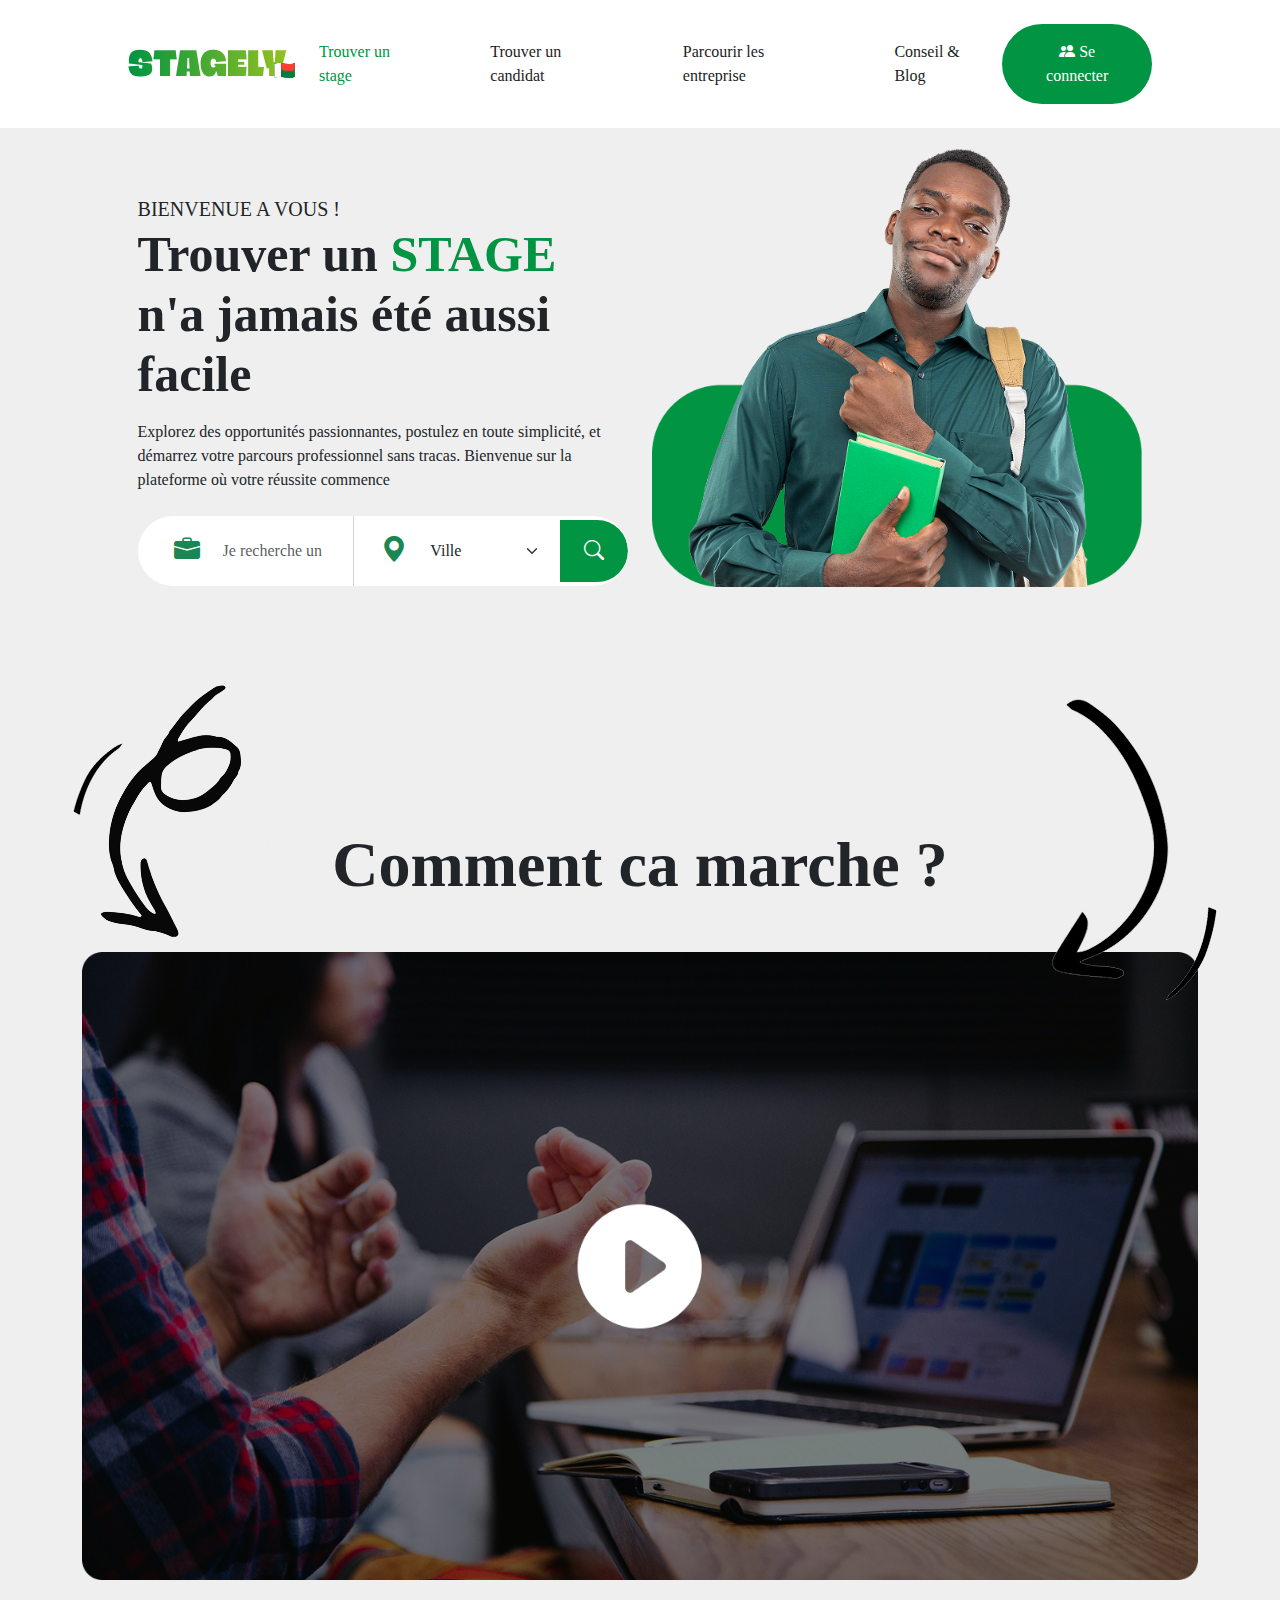
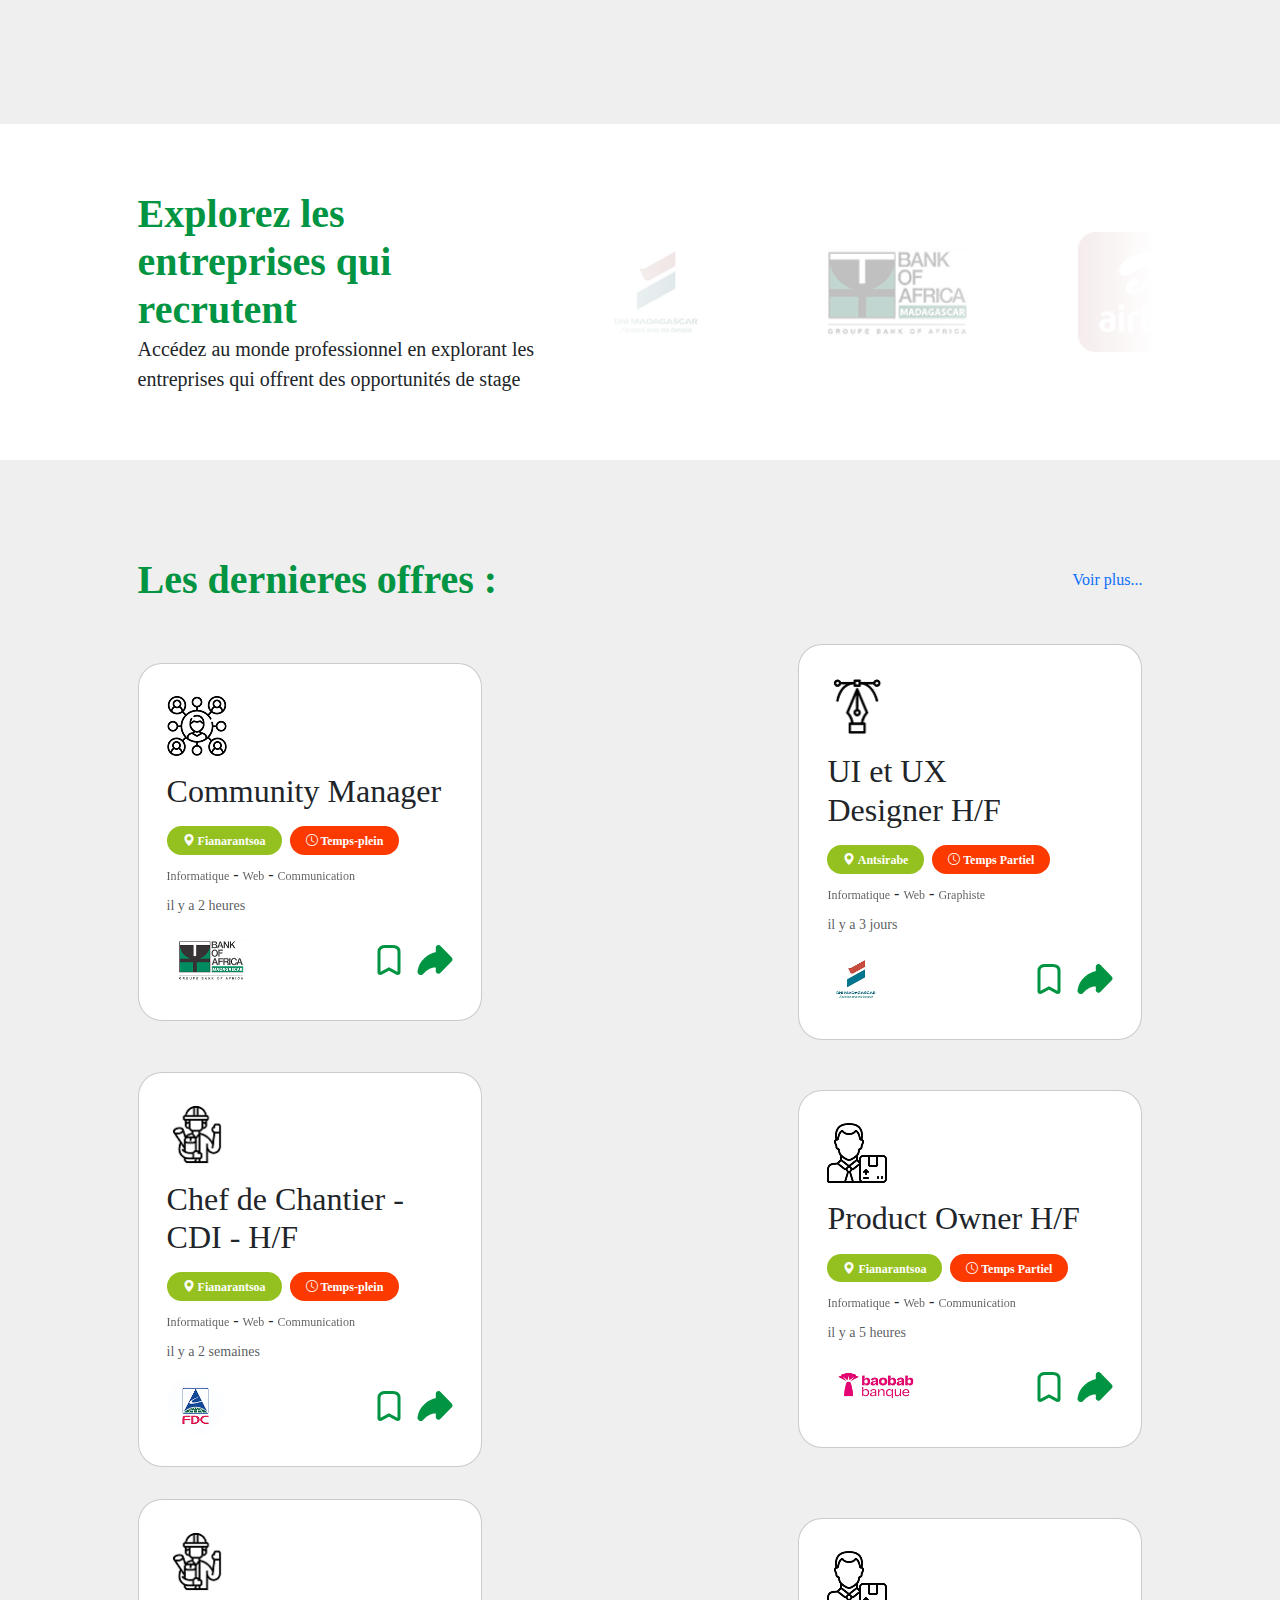
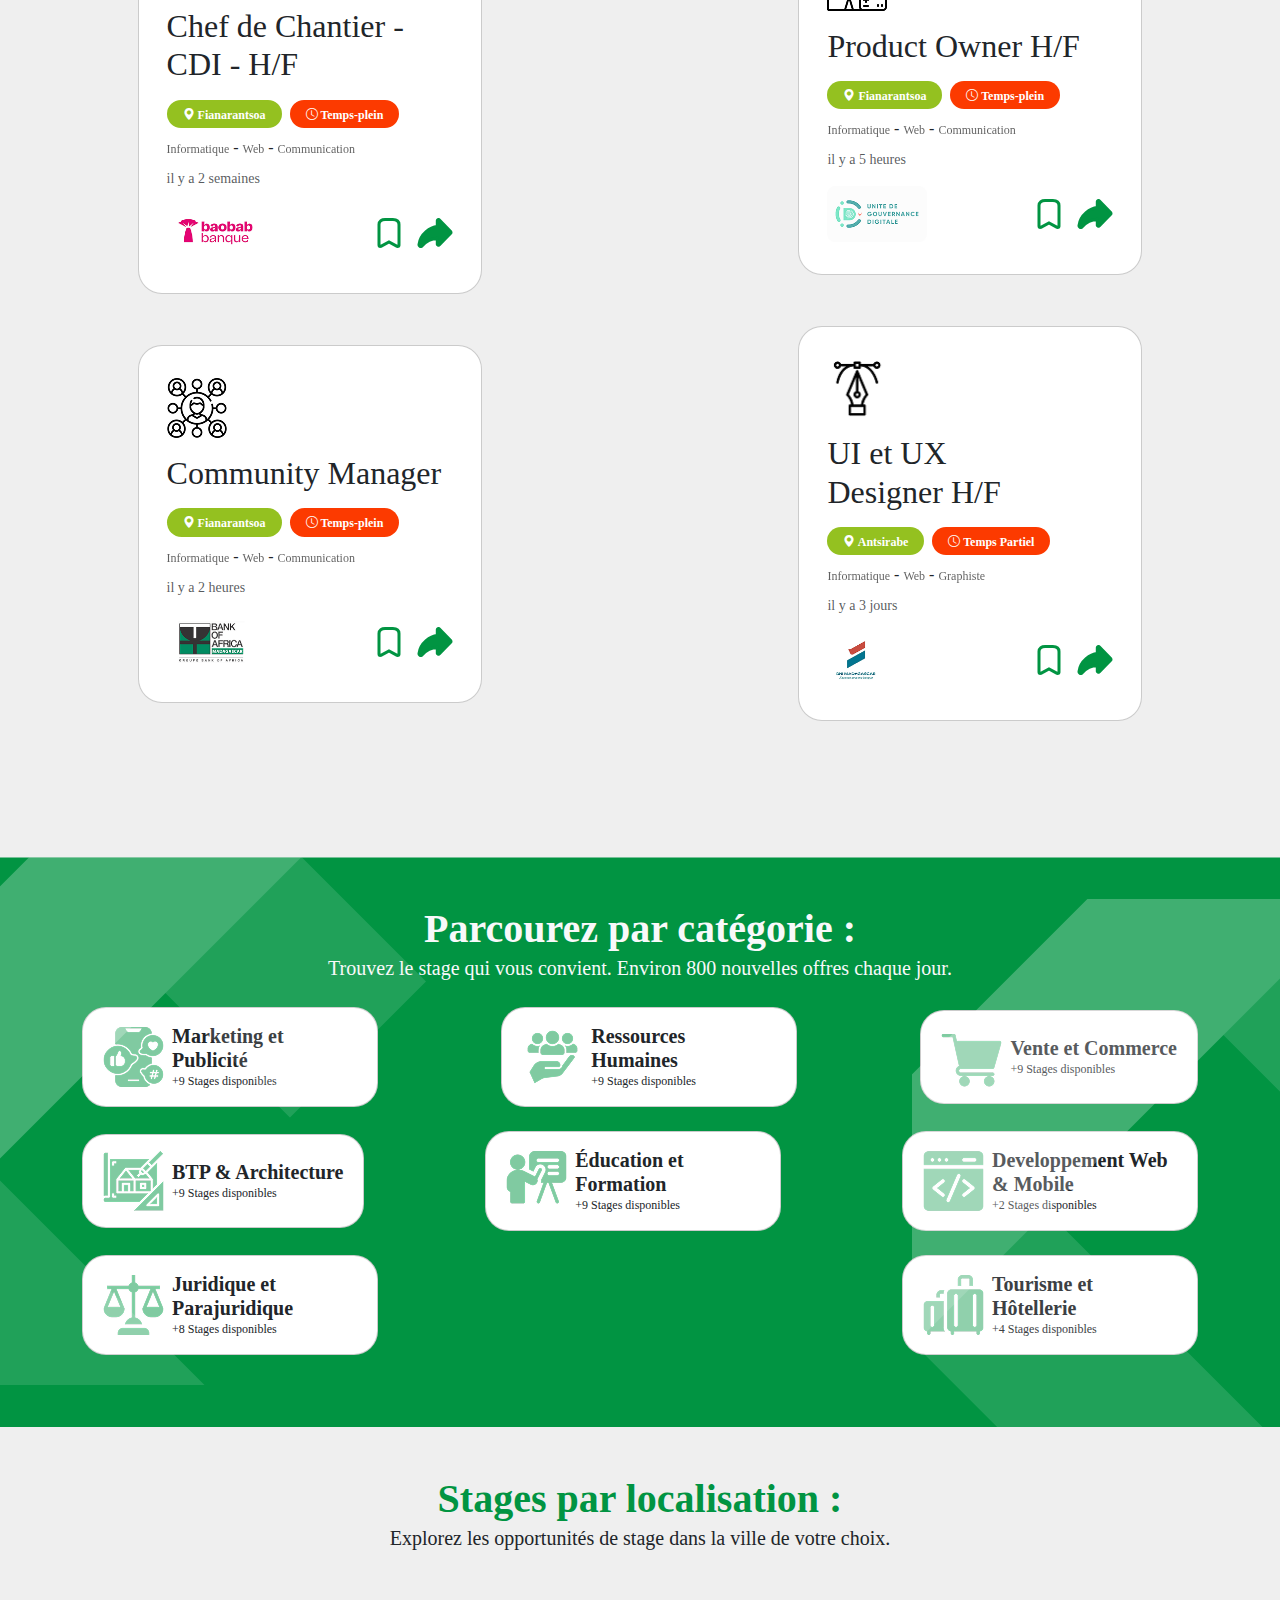
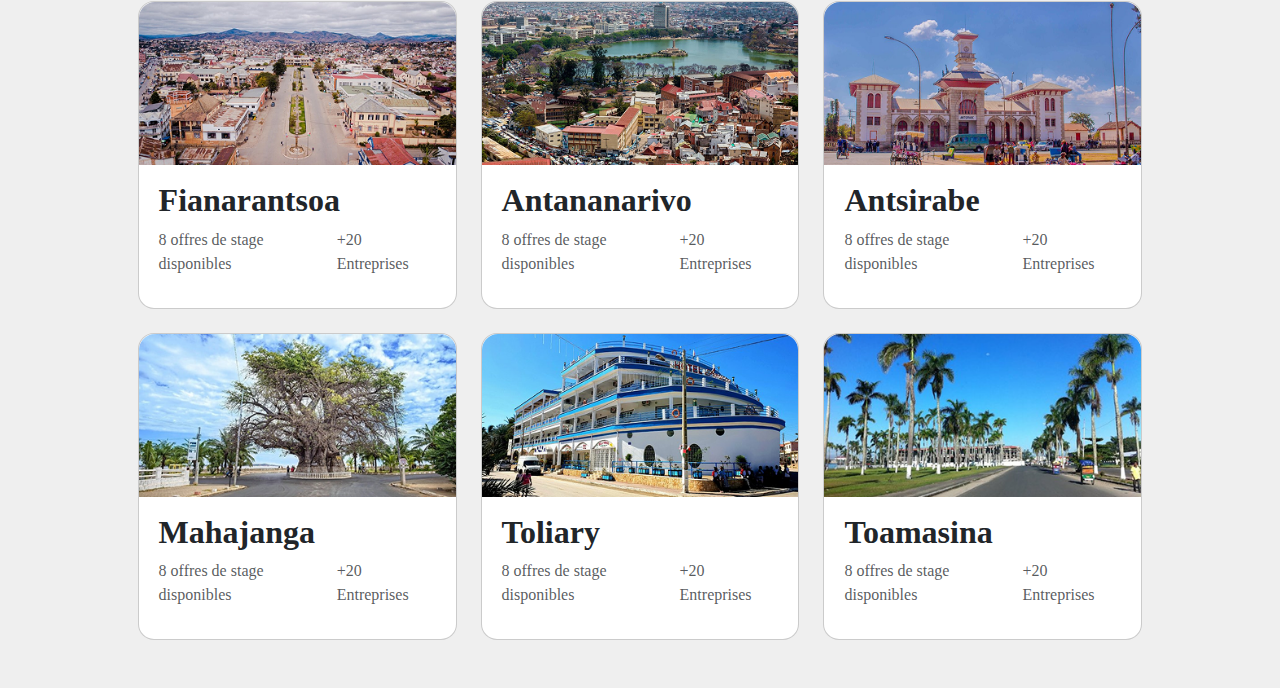
==== index.html @ 8f85186f "first commit" ====
<!DOCTYPE html>
<html lang="en">
<head>
    <meta charset="UTF-8">
    <meta name="viewport" content="width=device-width, initial-scale=1.0">
    <title>Stagely MG - Accueil</title>
    <link rel="stylesheet" href="css/bootstrap.min.css">
    <link rel="stylesheet" href="font/bootstrap-icons.min.css">
    <link rel="stylesheet" href="style.css">
    <link rel="icon" type="image/svg+xml" href="assets/navicon.svg">
</head>
<body>

    <!-- Barre de Navigation -->

    <nav class="navbar navbar-expand-lg navbar-custom fixed-top" style="background-color: white;">
        <div class="container-fluid"  style="padding: 16px 10%;">

            <!-- Logo -->

            <a class="navbar-brand" href="#">
                <img src="assets/stagelylogo.png" height="32px" width="auto">
            </a>

            <!-- Menu Responsive -->

            <button class="navbar-toggler" type="button" data-bs-toggle="offcanvas" data-bs-target="#offcanvasNavbar" aria-controls="offcanvasNavbar" aria-label="Toggle navigation">
                <span class="navbar-toggler-icon"></span>
            </button>

            <!-- Contenu de la barre de navigation -->

            <div class="offcanvas offcanvas-end" tabindex="-1" id="offcanvasNavbar" aria-labelledby="offcanvasNavbarLabel">
                <div class="offcanvas-header">
                    <button type="button" class="btn-close" data-bs-dismiss="offcanvas" aria-label="Close"></button>
                </div>
                <div class="offcanvas-body">
                    <ul class="navbar-nav justify-content-center flex-grow-1 gap-5">
                        <li class="nav-item">
                            <a class="nav-link active" aria-current="page" href="#" style="position: relative;">
                                Trouver un stage
                                <span class="border-hover"></span>
                            </a>
                        </li>
                        <li class="nav-item">
                            <a class="nav-link" aria-current="page" href="#" style="position: relative;">
                                Trouver un candidat
                                <span class="border-hover"></span>
                            </a>
                        </li>
                        <li class="nav-item">
                            <a class="nav-link" aria-current="page" href="#" style="position: relative;">
                                Parcourir les entreprise
                                <span class="border-hover"></span>
                            </a>
                        </li>
                        <li class="nav-item">
                            <a class="nav-link" aria-current="page" href="#" style="position: relative;">
                                Conseil & Blog
                                <span class="border-hover"></span>
                            </a>
                        </li>

                    </ul>
                </div>
            </div>
            
            <div class="navbar-nav justify-content-center align-items-center d-none d-lg-flex">
                <button type="button" class="btn btn-primary btn-lg rounded-pill px-4 py-3 fs-6"><i class="bi bi-people-fill"></i> Se connecter</button>
            </div>
        </div>
    </nav>

        <!-- Debut Contenu du hero -->
        <div class="container-fluid my-5 pt-5" >
            <div class="container-fluid m-auto align-items-center justify-content-center my-5" style="padding: 0 10%;">
                <div class="row flex-lg-row-reverse align-items-center justify-content-center">
    
                    <div class="col-lg-6 text-lg-end text-start position-relative ">
                        <img src="assets/heroimg.png" alt="" class="img-fluid mb-5" >
                    </div>
    
                    <div class="col-lg-6 align-items-center">
                        <div class="lead hidden2" style="text-transform: uppercase;">
                            Bienvenue a vous !
                        </div>
                        <div class="display-2 fw-bold hidden2">
                            Trouver un <span style="color: #019442;">STAGE</span> <br> <span>n'a jamais été aussi facile</span>
                        </div>
                        <div class="lead mt-3 hidden2" style="font-size: 16px;">
                            Explorez des opportunités passionnantes, postulez en toute simplicité, et démarrez votre parcours professionnel sans tracas. Bienvenue sur la plateforme où votre réussite commence
                        </div>
                        
                        <!-- Formulaire de Recherche -->

                        <div class="search-form-container mt-4 rounded-pill overflow-hidden bg-white">
                            <form class="d-flex align-items-center">
                                <div class="d-flex align-items-center flex-grow-1 align-content-center">
                                    <!-- Champ de recherche type de stage -->
                                    <div class="input-group border-0 p-2 ps-4 pe-3">
                                        <span class="input-group-text bg-transparent border-0">
                                            <i class="bi bi-briefcase-fill text-success"></i>
                                        </span>
                                        <input type="text" class="form-control border-0" placeholder="Je recherche un stage de/en">
                                    </div>
                                    
                                    <!-- Séparateur vertical -->
                                    <div class="vr" style="height: 70px;"></div>
                                    
                                    <!-- Champ de recherche localisation -->
                                    <div class="input-group border-0 p-2 ps-3 pe-2">
                                        <span class="input-group-text bg-transparent border-0">
                                            <i class="bi bi-geo-alt-fill text-success"></i>
                                        </span>
                                        <select class="form-select border-0" aria-label="Default select example">
                                            <option value="" selected>Ville</option>
                                            <option value="1">Antsirabe</option>
                                            <option value="2">Fianarantsoa</option>
                                            <option value="3">Antananarivo</option>
                                            <option value="4">Toliara</option>
                                            <option value="5">Mahajanga</option>
                                            <option value="6">Antsiranana</option>
                                        </select>
                                    </div>
                                </div>
                                
                                <!-- Bouton de recherche -->
                                <button class="btn btn-success btn-lg rounded-end-pill px-4 py-3" type="submit">
                                    <i class="bi bi-search"></i>
                                </button>
                            </form>
                        </div>

                    </div>
                    
    
                </div>
            </div>
        </div>
        <!-- Fin Contenu du hero -->

        <!-- Video -->
            <div class="container-fluid py-5 position-relative">

                <div class="container py-5">

                    <div class="display-3 fw-bold text-center py-5">
                        Comment ca marche ?
                    </div>

                    <img src="assets/video.png" alt="Comment ca marche avec Stagely" class="img-fluid">
                </div>

                <img src="assets/arrow1.png" alt="Fleche" class="arrow position-absolute top-0 end-0 me-5 img-fluid">
                <img src="assets/arrow2.png" alt="Fleche" class="arrow position-absolute top-0 start-0 ms-5 img-fluid">

            </div>
        <!-- Fin du Video -->

        <!-- Entreprises -->

        <div class="container-fluid my-5 py-5" style="background-color: white;">
            <div class="container-fluid m-auto" style="padding: 0 10%;">
                <div class="row flex-lg-row align-items-center justify-content-center">
                    <div class="col-lg-5">
                        <div class="display-6 fw-bold">Explorez les entreprises qui recrutent</div>
                        <div class="lead">Accédez au monde professionnel en explorant les entreprises qui offrent des opportunités de stage</div>
                    </div>
                            
                    <div class="col-lg-7 logos">
                        <div class="logos-slide">
                          <img src="assets/bni.png" alt="Logo de BNI Madagascar"/>
                          <img src="assets/boa.png" alt="Logo de BOA ou Bank of Africa"/>
                          <img src="assets/airtel.png" alt="Logo d'Airtel Madagascar"/>
                          <img src="assets/baobab.png" alt="Logo de Baobab Banque"/>
                          <img src="assets/fdc.png" alt="Logo de FDC"/>
                          <img src="assets/ugd.png" alt="Logo de Unite de Gouvernance Digitale de Madagascar"/>
                        </div>
                    </div>
                  
                    <script>
                        var copy = document.querySelector(".logos-slide").cloneNode(true);
                        document.querySelector(".logos").appendChild(copy);
                    </script>

                </div>
            </div>
        </div>   
            
        <!-- Fin section Entreprise -->

        <!-- Section Offres -->
        <div class="container-fluid my-5 py-5">
            <div class="container-fluid m-auto" style="padding: 0 10%;">
                <!-- Section title -->
                <div class="row flex-lg-row align-items-center justify-content-center">
                    <div class="col-lg-6 display-6 fw-bold">
                        Les dernieres offres :
                    </div>
                    <div class="col-lg-6 text-end">
                        <a href="" class="text-decoration-none">Voir plus...</a>
                    </div>
                </div>
        
                <div class="row row-cols-auto py-4 flex-row justify-content-center justify-content-lg-between align-items-center">
        
                    <!-- Community Manager Card -->
                    <div class="col my-3" style="width: 23rem;">
                        <div class="card h-100 border-0 position-relative">
                            <div class="card-body">
                                <div class="mb-3">
                                    <img src="assets/communitymanagerico.png" alt="Icone Community Manager" class="img-fluid" style="width: 60px;">
                                </div>
                                <h5 class="card-title mb-3">Community Manager</h5>
                                <div class="d-flex justify-content-start gap-2 mb-2">
                                    <span class="badge rounded-pill px-3 locationbadge">
                                        <i class="bi bi-geo-alt-fill"></i> Fianarantsoa
                                    </span>
                                    <span class="badge rounded-pill text-bg-danger px-3">
                                        <i class="bi bi-clock"></i> Temps-plein
                                    </span>
                                </div>
                                <p class="card-text mb-2">
                                    <a href="#" class="text-decoration-none category">Informatique</a> -
                                    <a href="#" class="text-decoration-none category">Web</a> -
                                    <a href="#" class="text-decoration-none category">Communication</a>
                                </p>
                                <p class="card-text text-muted small">il y a 2 heures</p>
                                <div class="d-flex justify-content-between align-items-center mt-3">
                                    <img src="assets/boa.png" alt="Company" height="56px">
                                    <div class="d-flex gap-3 align-items-center justify-content-center">
                                        <img src="assets/save.svg" alt="Enregistrer l'offre" class="classbtn">
                                        <img src="assets/share.svg" alt="Partager l'offre" class="classbtn">
                                    </div>
                                </div>
                            </div>
                        </div>
                    </div>
        
                    <!-- UI & UX Designer Card -->
                    <div class="col my-3" style="width: 23rem;">
                        <div class="card h-100 border-0 position-relative">
                            <div class="card-body">
                                <div class="mb-3">
                                    <img src="assets/uxui.png" alt="Icone UI & UX Designer" class="img-fluid" style="width: 60px;">
                                </div>
                                <h5 class="card-title mb-3">UI et UX <br> Designer H/F</h5>
                                <div class="d-flex justify-content-start gap-2 mb-2">
                                    <span class="badge rounded-pill px-3 locationbadge">
                                        <i class="bi bi-geo-alt-fill"></i> Antsirabe
                                    </span>
                                    <span class="badge rounded-pill text-bg-danger px-3">
                                        <i class="bi bi-clock"></i> Temps Partiel
                                    </span>
                                </div>
                                <p class="card-text mb-2">
                                    <a href="#" class="text-decoration-none category">Informatique</a> -
                                    <a href="#" class="text-decoration-none category">Web</a> -
                                    <a href="#" class="text-decoration-none category">Graphiste</a>
                                </p>
                                <p class="card-text text-muted small">il y a 3 jours</p>
                                <div class="d-flex justify-content-between align-items-center mt-3">
                                    <img src="assets/bni.png" alt="Company" height="56px">
                                    <div class="d-flex gap-3 align-items-center justify-content-center">
                                        <img src="assets/save.svg" alt="Enregistrer l'offre" class="classbtn">
                                        <img src="assets/share.svg" alt="Partager l'offre" class="classbtn">
                                    </div>
                                </div>
                            </div>
                        </div>
                    </div>            
        
                    <!-- Chef de Chantier Card -->
                    <div class="col my-3" style="width: 23rem;">
                        <div class="card h-100 border-0 position-relative">
                            <div class="card-body">
                                <div class="mb-3">
                                    <img src="assets/chefdechantier.png" alt="Icone Chef de Chantier" class="img-fluid" style="width: 60px;">
                                </div>
                                <h5 class="card-title mb-3">Chef de Chantier - CDI - H/F</h5>
                                <div class="d-flex justify-content-start gap-2 mb-2">
                                    <span class="badge rounded-pill px-3 locationbadge">
                                        <i class="bi bi-geo-alt-fill"></i> Fianarantsoa
                                    </span>
                                    <span class="badge rounded-pill text-bg-danger px-3">
                                        <i class="bi bi-clock"></i> Temps-plein
                                    </span>
                                </div>
                                <p class="card-text mb-2">
                                    <a href="#" class="text-decoration-none category">Informatique</a> -
                                    <a href="#" class="text-decoration-none category">Web</a> -
                                    <a href="#" class="text-decoration-none category">Communication</a>
                                </p>
                                <p class="card-text text-muted small">il y a 2 semaines</p>
                                <div class="d-flex justify-content-between align-items-center mt-3">
                                    <img src="assets/fdc.png" alt="Company" height="56px">
                                    <div class="d-flex gap-3 align-items-center justify-content-center">
                                        <img src="assets/save.svg" alt="Enregistrer l'offre" class="classbtn">
                                        <img src="assets/share.svg" alt="Partager l'offre" class="classbtn">
                                    </div>
                                </div>
                            </div>
                        </div>
                    </div>
        
                    <!-- Product Owner Card -->
                    <div class="col my-3" style="width: 23rem;">
                        <div class="card h-100 border-0 position-relative">
                            <div class="card-body">
                                <div class="mb-3">
                                    <img src="assets/product.png" alt="Icone Product Owner" class="img-fluid" style="width: 60px;">
                                </div>
                                <h5 class="card-title mb-3">Product Owner H/F</h5>
                                <div class="d-flex justify-content-start gap-2 mb-2">
                                    <span class="badge rounded-pill px-3 locationbadge">
                                        <i class="bi bi-geo-alt-fill"></i> Fianarantsoa
                                    </span>
                                    <span class="badge rounded-pill text-bg-danger px-3">
                                        <i class="bi bi-clock"></i> Temps Partiel
                                    </span>
                                </div>
                                <p class="card-text mb-2">
                                    <a href="#" class="text-decoration-none category">Informatique</a> -
                                    <a href="#" class="text-decoration-none category">Web</a> -
                                    <a href="#" class="text-decoration-none category">Communication</a>
                                </p>
                                <p class="card-text text-muted small">il y a 5 heures</p>
                                <div class="d-flex justify-content-between align-items-center mt-3">
                                    <img src="assets/baobab.png" alt="Company" height="56px">
                                    <div class="d-flex gap-3 align-items-center justify-content-center">
                                        <img src="assets/save.svg" alt="Enregistrer l'offre" class="classbtn">
                                        <img src="assets/share.svg" alt="Partager l'offre" class="classbtn">
                                    </div>
                                </div>
                            </div>
                        </div>
                    </div>            
        
                    <!-- Chef de Chantier Card -->
                    <div class="col my-3" style="width: 23rem;">
                        <div class="card h-100 border-0 position-relative">
                            <div class="card-body">
                                <div class="mb-3">
                                    <img src="assets/chefdechantier.png" alt="Icone Chef de Chantier" class="img-fluid" style="width: 60px;">
                                </div>
                                <h5 class="card-title mb-3">Chef de Chantier - CDI - H/F</h5>
                                <div class="d-flex justify-content-start gap-2 mb-2">
                                    <span class="badge rounded-pill px-3 locationbadge">
                                        <i class="bi bi-geo-alt-fill"></i> Fianarantsoa
                                    </span>
                                    <span class="badge rounded-pill text-bg-danger px-3">
                                        <i class="bi bi-clock"></i> Temps-plein
                                    </span>
                                </div>
                                <p class="card-text mb-2">
                                    <a href="#" class="text-decoration-none category">Informatique</a> -
                                    <a href="#" class="text-decoration-none category">Web</a> -
                                    <a href="#" class="text-decoration-none category">Communication</a>
                                </p>
                                <p class="card-text text-muted small">il y a 2 semaines</p>
                                <div class="d-flex justify-content-between align-items-center mt-3">
                                    <img src="assets/baobab.png" alt="Company" height="56px">
                                    <div class="d-flex gap-3 align-items-center justify-content-center">
                                        <img src="assets/save.svg" alt="Enregistrer l'offre" class="classbtn">
                                        <img src="assets/share.svg" alt="Partager l'offre" class="classbtn">
                                    </div>
                                </div>
                            </div>
                        </div>
                    </div>
        
                    <!-- Product Owner Card -->
                    <div class="col my-3" style="width: 23rem;">
                        <div class="card h-100 border-0 position-relative">
                            <div class="card-body">
                                <div class="mb-3">
                                    <img src="assets/product.png" alt="Icone Product Owner" class="img-fluid" style="width: 60px;">
                                </div>
                                <h5 class="card-title mb-3">Product Owner H/F</h5>
                                <div class="d-flex justify-content-start gap-2 mb-2">
                                    <span class="badge rounded-pill px-3 locationbadge">
                                        <i class="bi bi-geo-alt-fill"></i> Fianarantsoa
                                    </span>
                                    <span class="badge rounded-pill text-bg-danger px-3">
                                        <i class="bi bi-clock"></i> Temps-plein
                                    </span>
                                </div>
                                <p class="card-text mb-2">
                                    <a href="#" class="text-decoration-none category">Informatique</a> -
                                    <a href="#" class="text-decoration-none category">Web</a> -
                                    <a href="#" class="text-decoration-none category">Communication</a>
                                </p>
                                <p class="card-text text-muted small">il y a 5 heures</p>
                                <div class="d-flex justify-content-between align-items-center mt-3">
                                    <img src="assets/ugd.png" alt="Company" height="56px">
                                    <div class="d-flex gap-3 align-items-center justify-content-center">
                                        <img src="assets/save.svg" alt="Enregistrer l'offre" class="classbtn">
                                        <img src="assets/share.svg" alt="Partager l'offre" class="classbtn">
                                    </div>
                                </div>
                            </div>
                        </div>
                    </div>
        
                    <!-- Community Manager Card -->
                    <div class="col my-3" style="width: 23rem;">
                        <div class="card h-100 border-0 position-relative">
                            <div class="card-body">
                                <div class="mb-3">
                                    <img src="assets/communitymanagerico.png" alt="Icone Community Manager" class="img-fluid" style="width: 60px;">
                                </div>
                                <h5 class="card-title mb-3">Community Manager</h5>
                                <div class="d-flex justify-content-start gap-2 mb-2">
                                    <span class="badge rounded-pill px-3 locationbadge">
                                        <i class="bi bi-geo-alt-fill"></i> Fianarantsoa
                                    </span>
                                    <span class="badge rounded-pill text-bg-danger px-3">
                                        <i class="bi bi-clock"></i> Temps-plein
                                    </span>
                                </div>
                                <p class="card-text mb-2">
                                    <a href="#" class="text-decoration-none category">Informatique</a> -
                                    <a href="#" class="text-decoration-none category">Web</a> -
                                    <a href="#" class="text-decoration-none category">Communication</a>
                                </p>
                                <p class="card-text text-muted small">il y a 2 heures</p>
                                <div class="d-flex justify-content-between align-items-center mt-3">
                                    <img src="assets/boa.png" alt="Company" height="56px">
                                    <div class="d-flex gap-3 align-items-center justify-content-center">
                                        <img src="assets/save.svg" alt="Enregistrer l'offre" class="classbtn">
                                        <img src="assets/share.svg" alt="Partager l'offre" class="classbtn">
                                    </div>
                                </div>
                            </div>
                        </div>
                    </div>
        
                    <!-- UI & UX Designer Card -->
                    <div class="col my-3" style="width: 23rem;">
                        <div class="card h-100 border-0 position-relative">
                            <div class="card-body">
                                <div class="mb-3">
                                    <img src="assets/uxui.png" alt="Icone UI & UX Designer" class="img-fluid" style="width: 60px;">
                                </div>
                                <h5 class="card-title mb-3">UI et UX <br> Designer H/F</h5>
                                <div class="d-flex justify-content-start gap-2 mb-2">
                                    <span class="badge rounded-pill px-3 locationbadge">
                                        <i class="bi bi-geo-alt-fill"></i> Antsirabe
                                    </span>
                                    <span class="badge rounded-pill text-bg-danger px-3">
                                        <i class="bi bi-clock"></i> Temps Partiel
                                    </span>
                                </div>
                                <p class="card-text mb-2">
                                    <a href="#" class="text-decoration-none category">Informatique</a> -
                                    <a href="#" class="text-decoration-none category">Web</a> -
                                    <a href="#" class="text-decoration-none category">Graphiste</a>
                                </p>
                                <p class="card-text text-muted small">il y a 3 jours</p>
                                <div class="d-flex justify-content-between align-items-center mt-3">
                                    <img src="assets/bni.png" alt="Company" height="56px">
                                    <div class="d-flex gap-3 align-items-center justify-content-center">
                                        <img src="assets/save.svg" alt="Enregistrer l'offre" class="classbtn">
                                        <img src="assets/share.svg" alt="Partager l'offre" class="classbtn">
                                    </div>
                                </div>
                            </div>
                        </div>
                    </div>    
        
                </div>
            </div>
        </div>
        
        <!-- Fin Section Offres -->


        <!-- Section Categorie -->

        <div class="container-fluid position-relative" style="background-color: #019442; clip-path: inset(0);">
            <div class="container py-5">
                <div class="display-6 text-light fw-bold text-center">
                    Parcourez par catégorie :
                </div>
                <div class="lead text-center text-light">Trouvez le stage qui vous convient. Environ 800 nouvelles offres chaque jour.</div>

                <div class="row row-cols-auto py-4 g-4 flex-row justify-content-center justify-content-lg-between align-items-center">

                    <!-- Category 1 -->
                    <div class="col" style="max-width: 20rem;">
                        <div class="card h-100 border-0 position-relative">
                            <div class="card-body2 d-flex align-items-center">
                                <div class="me-2">
                                    <img src="assets/category1.png" alt="Marketing et Publicité Icone">
                                </div>
                                <div>
                                    <div class="fw-bold" style="font-size: 20px; line-height: 24px;">Marketing et Publicité</div>
                                    <div class="leaddescription" style="font-size: 12px;">+9 Stages disponibles</div>
                                </div>
                            </div>
                        </div>
                    </div>

                    <!-- Category 2 -->
                    <div class="col" style="max-width: 20rem;">
                        <div class="card h-100 border-0 position-relative">
                            <div class="card-body2 d-flex align-items-center">
                                <div class="me-2">
                                    <img src="assets/category2.png" alt="Marketing et Publicité Icone">
                                </div>
                                <div>
                                    <div class="fw-bold" style="font-size: 20px; line-height: 24px;">Ressources Humaines</div>
                                    <div class="leaddescription" style="font-size: 12px;">+9 Stages disponibles</div>
                                </div>
                            </div>
                        </div>
                    </div>

                    <!-- Category 3 -->
                    <div class="col" style="max-width: 20rem;">
                        <div class="card h-100 border-0 position-relative">
                            <div class="card-body2 d-flex align-items-center">
                                <div class="me-2">
                                    <img src="assets/category3.png" alt="Marketing et Publicité Icone">
                                </div>
                                <div>
                                    <div class="fw-bold" style="font-size: 20px; line-height: 24px;">Vente et Commerce</div>
                                    <div class="leaddescription" style="font-size: 12px;">+9 Stages disponibles</div>
                                </div>
                            </div>
                        </div>
                    </div>

                    <!-- Category 4 -->
                    <div class="col" style="max-width: 20rem;">
                        <div class="card h-100 border-0 position-relative">
                            <div class="card-body2 d-flex align-items-center">
                                <div class="me-2">
                                    <img src="assets/category4.png" alt="Marketing et Publicité Icone">
                                </div>
                                <div>
                                    <div class="fw-bold" style="font-size: 20px; line-height: 24px;">BTP & Architecture</div>
                                    <div class="leaddescription" style="font-size: 12px;">+9 Stages disponibles</div>
                                </div>
                            </div>
                        </div>
                    </div>

                    <!-- Category 5 -->
                    <div class="col" style="max-width: 20rem;">
                        <div class="card h-100 border-0 position-relative">
                            <div class="card-body2 d-flex align-items-center">
                                <div class="me-2">
                                    <img src="assets/category5.png" alt="Éducation et Formation Icone">
                                </div>
                                <div>
                                    <div class="fw-bold" style="font-size: 20px; line-height: 24px;">Éducation et Formation</div>
                                    <div class="leaddescription" style="font-size: 12px;">+9 Stages disponibles</div>
                                </div>
                            </div>
                        </div>
                    </div>

                    <!-- Category 6 -->
                    <div class="col" style="max-width: 20rem;">
                        <div class="card h-100 border-0 position-relative">
                            <div class="card-body2 d-flex align-items-center">
                                <div class="me-2">
                                    <img src="assets/category6.png" alt="Dev Web & Mobile Icone">
                                </div>
                                <div>
                                    <div class="fw-bold" style="font-size: 20px; line-height: 24px;">Developpement Web & Mobile</div>
                                    <div class="leaddescription" style="font-size: 12px;">+2 Stages disponibles</div>
                                </div>
                            </div>
                        </div>
                    </div>

                    <!-- Category 7 -->
                    <div class="col" style="max-width: 20rem;">
                        <div class="card h-100 border-0 position-relative">
                            <div class="card-body2 d-flex align-items-center">
                                <div class="me-2">
                                    <img src="assets/category7.png" alt="Juridique et Parajuridique Icone">
                                </div>
                                <div>
                                    <div class="fw-bold" style="font-size: 20px; line-height: 24px;">Juridique et Parajuridique</div>
                                    <div class="leaddescription" style="font-size: 12px;">+8 Stages disponibles</div>
                                </div>
                            </div>
                        </div>
                    </div>

                    <!-- Category 8 -->
                    <div class="col" style="max-width: 20rem;">
                        <div class="card h-100 border-0 position-relative">
                            <div class="card-body2 d-flex align-items-center">
                                <div class="me-2">
                                    <img src="assets/category8.png" alt="Tourisme et Hôtellerie Icone">
                                </div>
                                <div>
                                    <div class="fw-bold" style="font-size: 20px; line-height: 24px;">Tourisme et Hôtellerie</div>
                                    <div class="leaddescription" style="font-size: 12px;">+4 Stages disponibles</div>
                                </div>
                            </div>
                        </div>
                    </div>

                </div>

            </div>

            <img src="assets/bgelements.png" alt="BackgroundElements" class="position-absolute top-0 start-0">
            <img src="assets/bgelements2.png" alt="BackgroundElements" class="position-absolute bottom-0 end-0">
        </div>

        <!-- Fin Categories -->

        <!-- Debut Localisation -->

        <div class="container-fluid">
            <div class="container-fluid py-5" style="padding: 0 10%;">
                <div class="display-6 fw-bold text-center">
                    Stages par localisation :
                </div>
                <div class="lead text-center">Explorez les opportunités de stage dans la ville de votre choix.</div>
        
                <div class="row g-4 my-4">
                    <!-- Fianarantsoa Card -->
                    <div class="col-md-4">
                        <div class="card rounded-4 border-0 h-100">
                            <img src="assets/fianarantsoa.png" class="card-img-top rounded-top-4" alt="Fianarantsoa">
                            <div class="card-body2">
                                <h5 class="card-title fw-bold">Fianarantsoa</h5>
                                <div class="d-flex justify-content-between">
                                    <p class="card-text text-muted">8 offres de stage disponibles</p>
                                    <span class="text-muted">+20 Entreprises</span>
                                </div>
                            </div>
                        </div>
                    </div>
                    
                    <!-- Antananarivo Card -->
                    <div class="col-md-4">
                        <div class="card rounded-4 border-0 h-100">
                            <img src="assets/antananarivo.png" class="card-img-top rounded-top-4" alt="Antananarivo">
                            <div class="card-body2">
                                <h5 class="card-title fw-bold">Antananarivo</h5>
                                <div class="d-flex justify-content-between">
                                    <p class="card-text text-muted">8 offres de stage disponibles</p>
                                    <span class="text-muted">+20 Entreprises</span>
                                </div>
                            </div>
                        </div>
                    </div>
                    
                    <!-- Antsirabe Card -->
                    <div class="col-md-4">
                        <div class="card rounded-4 border-0 h-100">
                            <img src="assets/antsirabe.png" class="card-img-top rounded-top-4" alt="Antsirabe">
                            <div class="card-body2">
                                <h5 class="card-title fw-bold">Antsirabe</h5>
                                <div class="d-flex justify-content-between">
                                    <p class="card-text text-muted">8 offres de stage disponibles</p>
                                    <span class="text-muted">+20 Entreprises</span>
                                </div>
                            </div>
                        </div>
                    </div>
                </div>
                
                <!-- Second row of locations -->
                <div class="row g-4">
                    <!-- Mahajanga Card -->
                    <div class="col-md-4">
                        <div class="card rounded-4 border-0 h-100">
                            <img src="assets/Mahajanga.png" class="card-img-top rounded-top-4" alt="Mahajanga">
                            <div class="card-body2">
                                <h5 class="card-title fw-bold">Mahajanga</h5>
                                <div class="d-flex justify-content-between">
                                    <p class="card-text text-muted">8 offres de stage disponibles</p>
                                    <span class="text-muted">+20 Entreprises</span>
                                </div>
                            </div>
                        </div>
                    </div>
                    
                    <!-- Toliary Card -->
                    <div class="col-md-4">
                        <div class="card rounded-4 border-0 h-100">
                            <img src="assets/tulear.png" class="card-img-top rounded-top-4" alt="Toliary">
                            <div class="card-body2">
                                <h5 class="card-title fw-bold">Toliary</h5>
                                <div class="d-flex justify-content-between">
                                    <p class="card-text text-muted">8 offres de stage disponibles</p>
                                    <span class="text-muted">+20 Entreprises</span>
                                </div>
                            </div>
                        </div>
                    </div>
                    
                    <!-- Toamasina Card -->
                    <div class="col-md-4">
                        <div class="card rounded-4 border-0 h-100">
                            <img src="assets/toamasina.png" class="card-img-top rounded-top-4" alt="Toamasina">
                            <div class="card-body2">
                                <h5 class="card-title fw-bold">Toamasina</h5>
                                <div class="d-flex justify-content-between">
                                    <p class="card-text text-muted">8 offres de stage disponibles</p>
                                    <span class="text-muted">+20 Entreprises</span>
                                </div>
                            </div>
                        </div>
                    </div>
                </div>

            </div>
        </div>

        <!-- Fin Localisation -->

    <script src="js/bootstrap.bundle.min.js"></script>
</body>
</html>
---- style.css ----
*{
    padding: 0;
    margin: 0;
    box-sizing: border-box;
    font-family: Poppins;
}


:root {
    --main-color: #019442;
    --black-color: #1c1c1c;
    --white-bg: #EFEFEF
}

body{
    background-color: var(--white-bg);
}

.active{
    color: var(--main-color) !important;
    font-weight: 700;
}

.nav-link{
    font-weight: 500;
    color: var(--black-color);
    font-size: 16px;
}

.nav-link:hover{
    color: var(--main-color) !important;
}

/* Hover Animation */

.nav-link {
    text-decoration: none;
    display: inline-block;
}
.nav-link .border-hover {
    position: absolute;
    bottom: 0;
    left: 0;
    width: 100%;
    height: 2px;
    background-color: var(--main-color);
    transform: scaleX(0);
    transition: transform 0.3s;
    transform-origin: bottom right;
}
.nav-link:hover .border-hover {
    transform: scaleX(1);
    transform-origin: bottom left;
}

/* Search Engine */

/* Styles pour le formulaire de recherche */
.search-form-container {
    max-width: 100%;
    background-color: white;
}

.search-form-container .form-control:focus {
    box-shadow: none;
}

.search-form-container .form-control {
    font-size: 16px;
}

.search-form-container .btn-success {
    background-color: var(--main-color) !important;
    border-color: var(--main-color) !important;
}

/* Pour s'assurer que le formulaire est arrondi correctement */
.search-form-container form {
    border-radius: 20px;
    overflow: hidden;
}

/* Couleur du texte et des icônes */
.search-form-container .bi-briefcase-fill,
.search-form-container .bi-geo-alt-fill {
    color: var(--main-color);
    font-size: 26px;
}

/* Style du séparateur vertical */
.search-form-container .vr {
    opacity: 0.2;
}

@media (max-width: 960px) {
    .arrow{
        display: none;
    }
}

  @media screen and (max-width: 1700px) {
    .display-2 {
      font-size: 50px;
    }
  }


  .display-6{
    color: var(--main-color);
  }

  /* Logo slider */

@keyframes slide {
    from {
      transform: translateX(0);
    }
    to {
      transform: translateX(-100%);
    }
  }
  
  .logos {
    overflow: hidden;
    padding: 60px 0;
    background: white;
    white-space: nowrap;
    position: relative;
  }
  
  .logos:before,
  .logos:after {
    position: absolute;
    top: 0;
    width: 250px;
    height: 100%;
    content: "";
    z-index: 2;
  }
  
  .logos:before {
    left: 0;
    background: linear-gradient(to left, rgba(255, 255, 255, 0), white);
  }
  
  .logos:after {
    right: 0;
    background: linear-gradient(to right, rgba(255, 255, 255, 0), white);
  }
  
  .logos:hover .logos-slide {
    animation-play-state: paused;
  }
  
  .logos-slide {
    display: inline-block;
    animation: 20s slide infinite linear;
  }
  
  .logos-slide img {
    height: 120px;
    margin: 0 40px;
    filter: grayscale(.5);
    opacity: 0.3;
    transition: all 0.2s ease-in-out;
  }
  
  .logos-slide img:hover {
    transform: scale(1.1);
    filter: grayscale(0);
    opacity: 1;
  }

  .btn{
    border: none;
  }

.card{
  border-radius: 24px;
  border:  solid 1px #1c1c1c3a !important;
  transition: all 0.2s ease-in-out;
}

.card:hover{
  transform: translateY(-5px);
  border: solid 1px var(--main-color) !important;
}

  .card-body{
    padding: 32px 28px;
  }
  .card-title{
    font-size: 32px;
  }

  .classbtn{
    cursor: pointer;
    transition: all 0.2s ease-in-out;
  }

  .classbtn:hover{
    transform: scale(1.1);
  }

  .badge{
    padding: 8px 16px !important
  }

  .locationbadge{
    background-color: #94C120 !important;  
  }

  .text-bg-danger{
    background-color: #FC3A00 !important;
  }

  .category{
    color: var(--black-color) !important;
    opacity: .7;
    transition: all 0.2s ease-in-out;
    font-size: 12px;
  }

  .category:hover{
    opacity: 1;
  }

    .card-body2{
    padding: 16px 20px;
  }
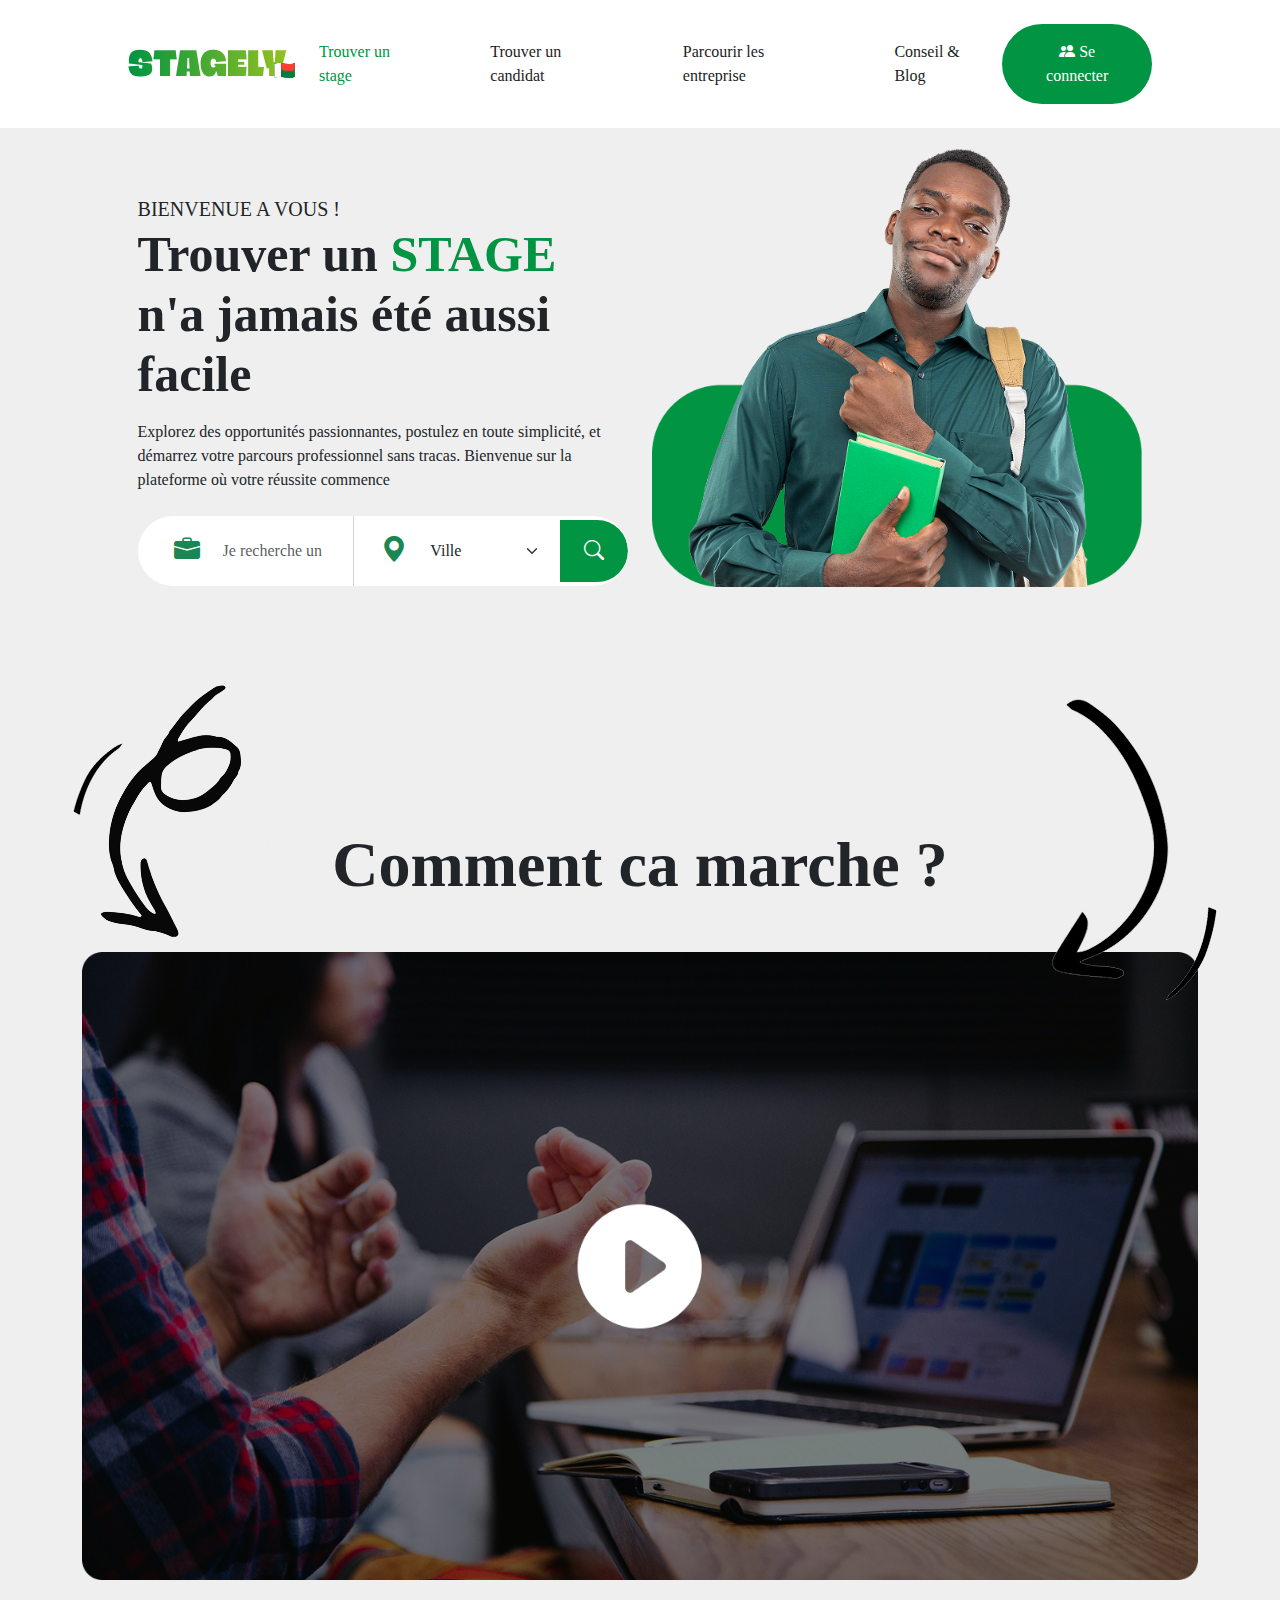
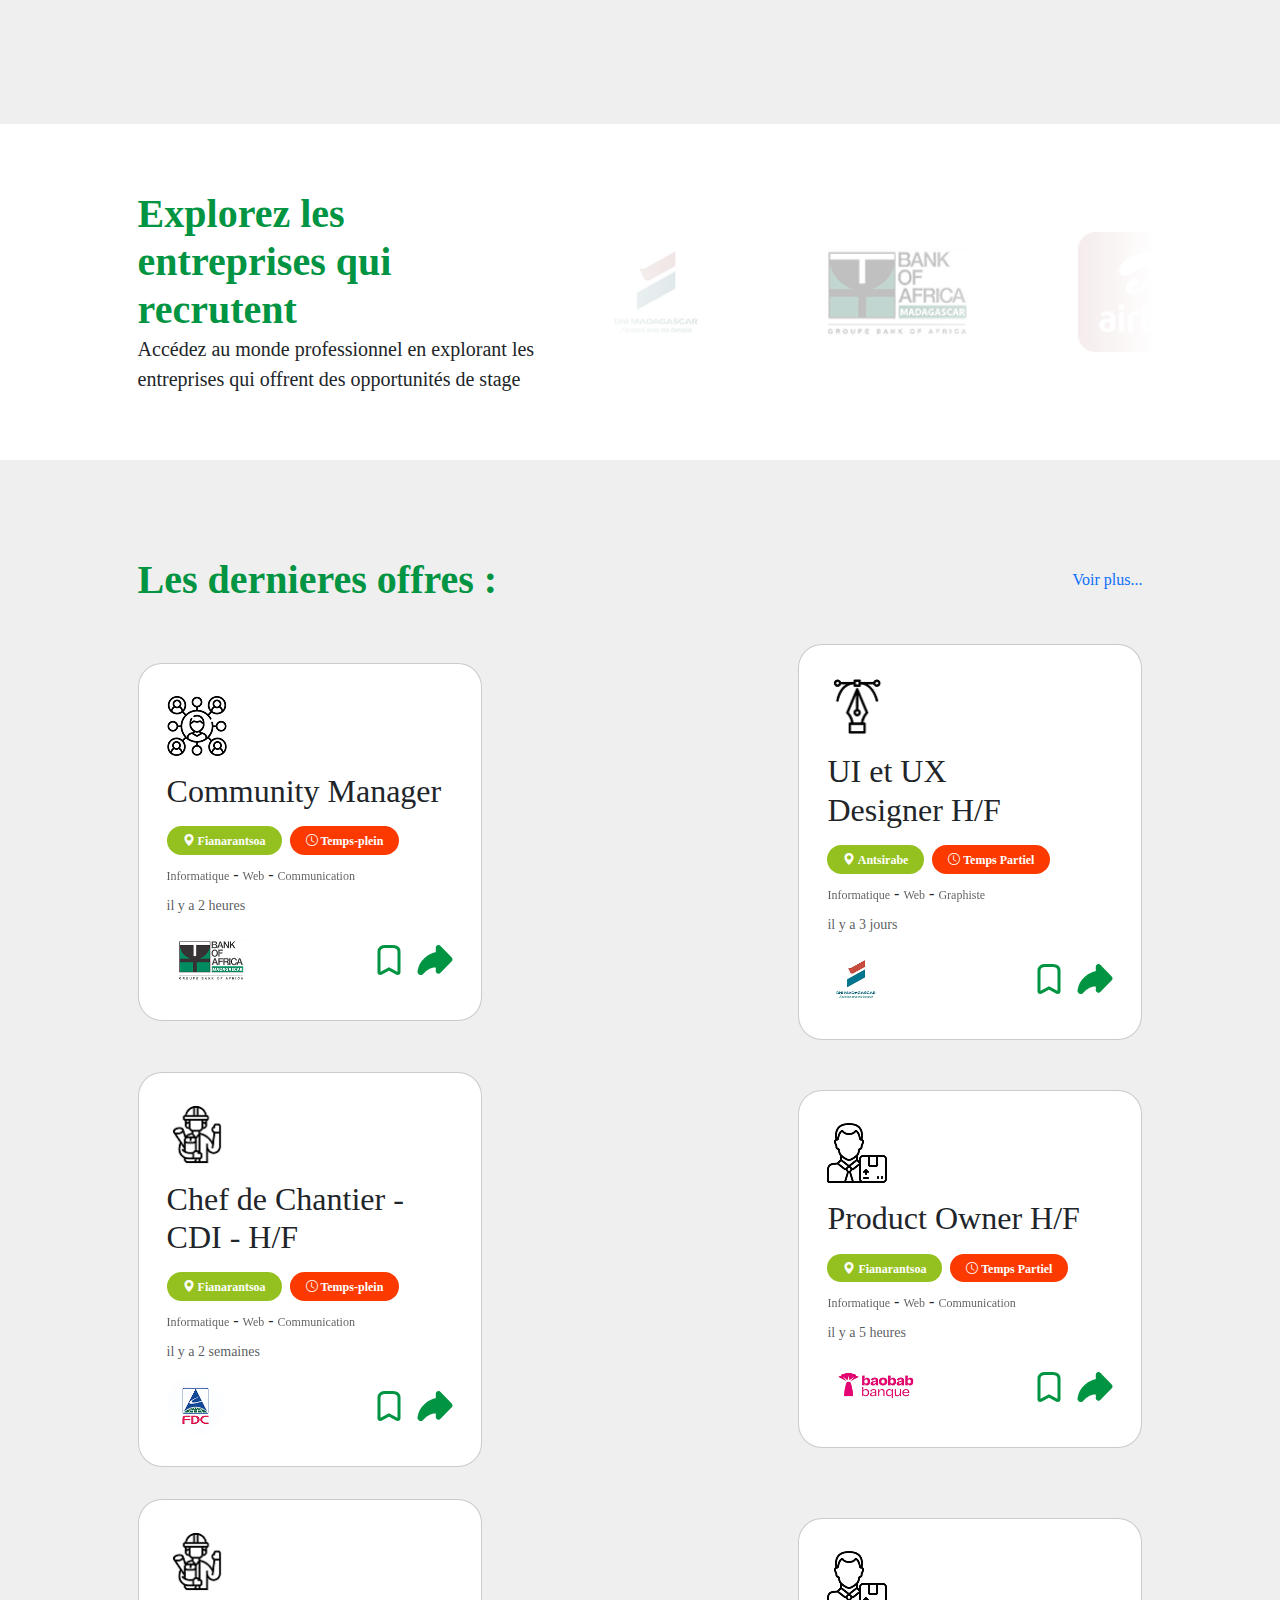
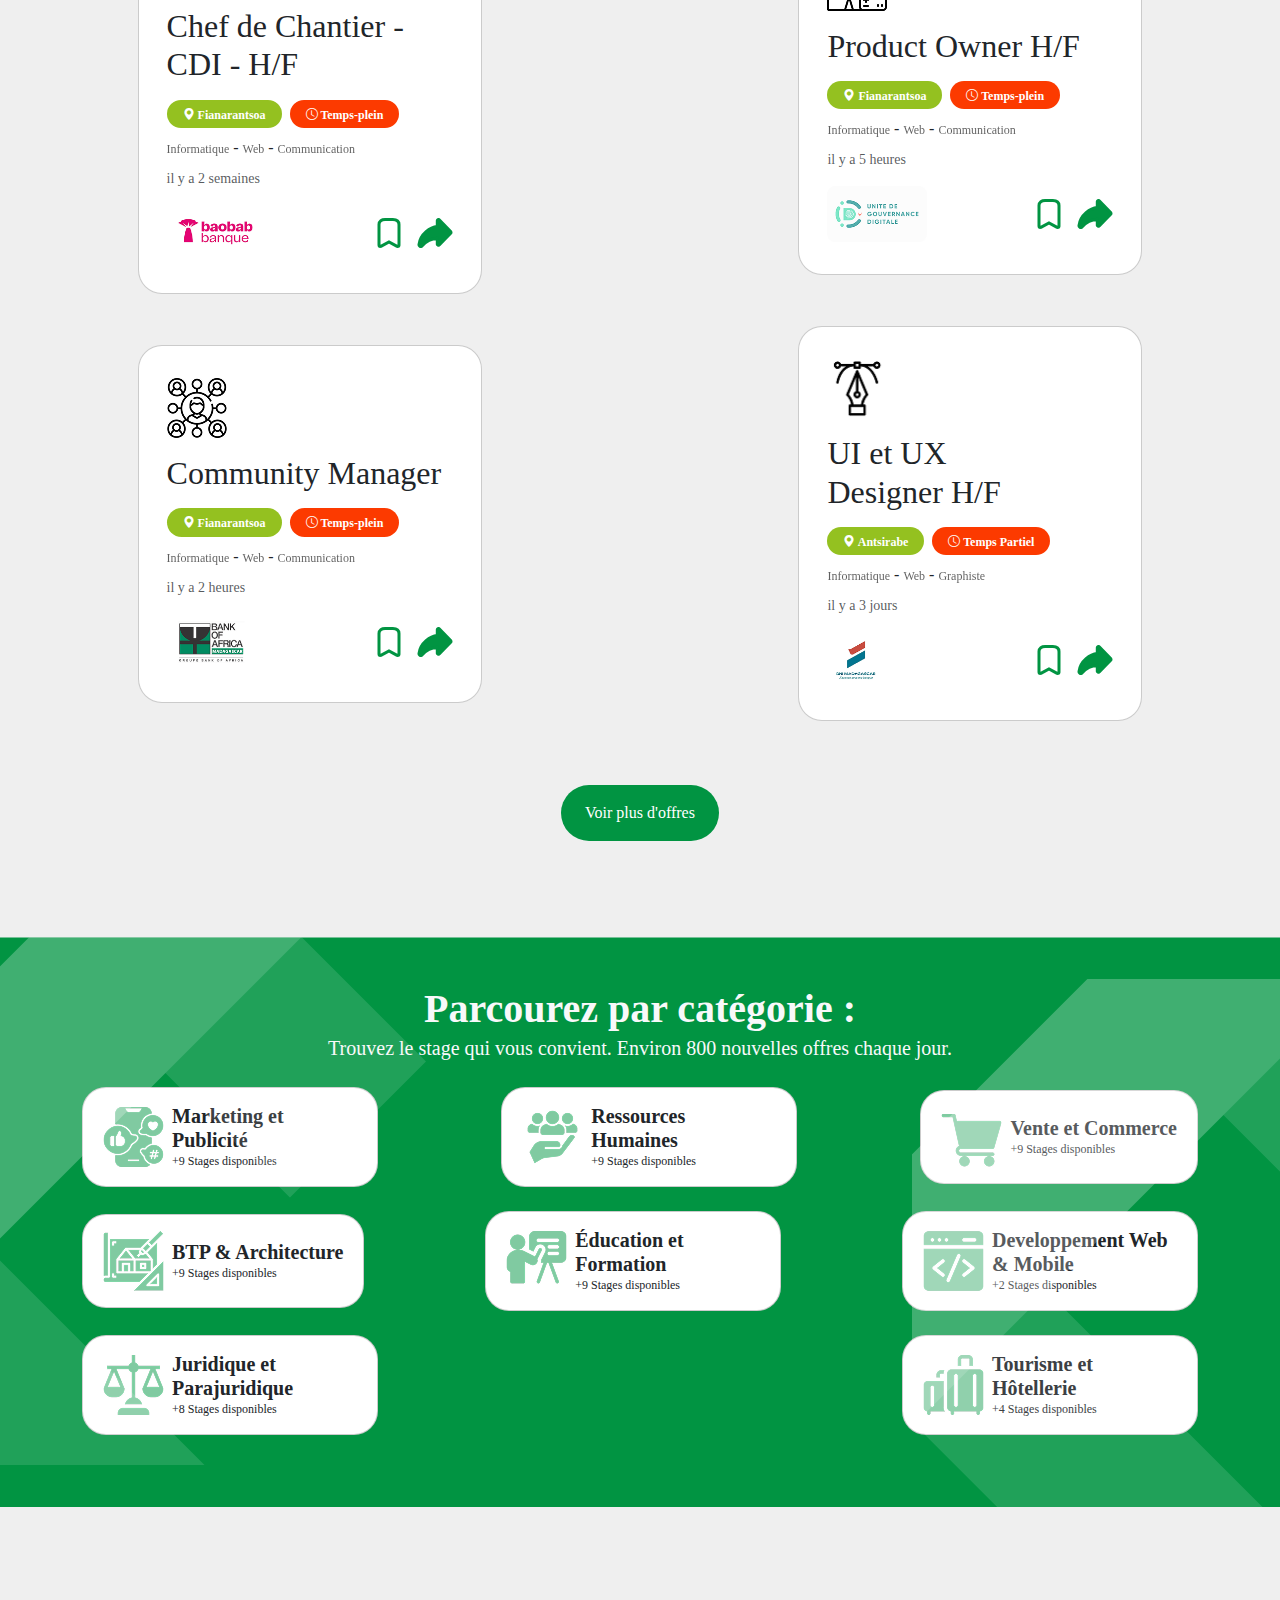
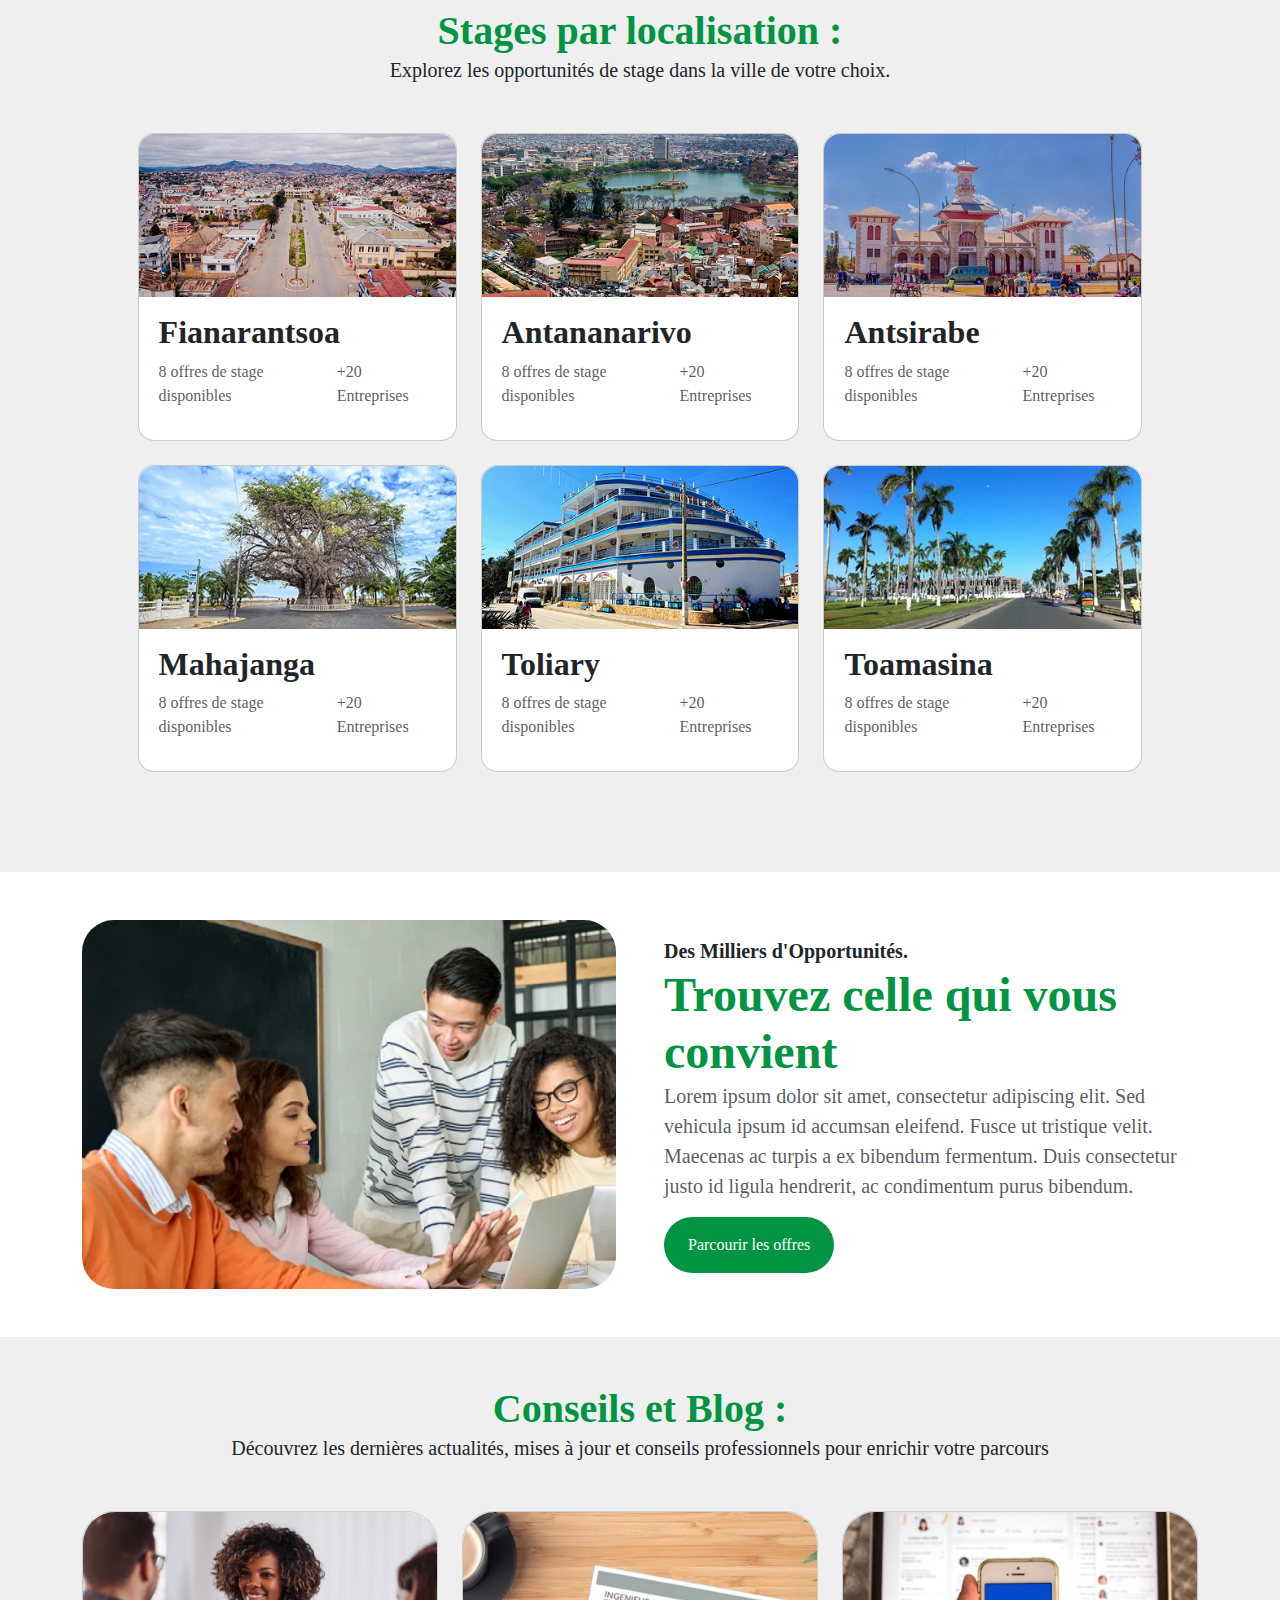
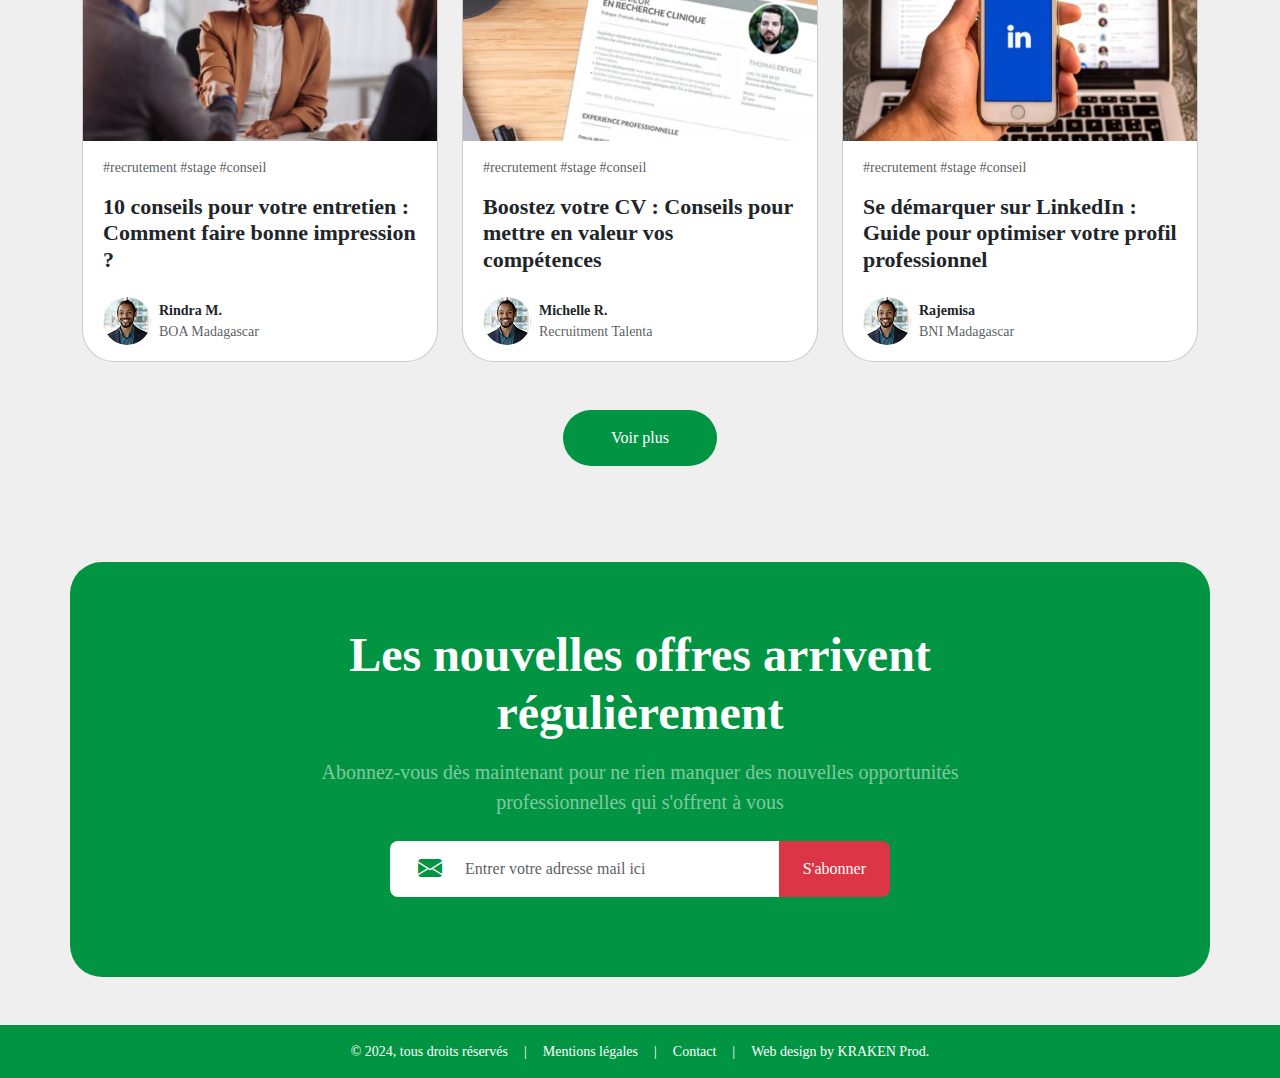
==== commit e12db276: "finalizing landing page" ====
--- a/index.html
+++ b/index.html
@@ -469,6 +469,10 @@
                     </div>    
         
                 </div>
+
+                <div class="d-flex justify-content-center mt-4">
+                    <button type="button" class="btn btn-primary btn-lg rounded-pill px-4 py-3 fs-6">Voir plus d'offres</button>
+                </div>
             </div>
         </div>
         
@@ -619,12 +623,13 @@
         <!-- Debut Localisation -->
 
         <div class="container-fluid">
-            <div class="container-fluid py-5" style="padding: 0 10%;">
+            <div class="container-fluid" style="padding: 100px 10%;">
                 <div class="display-6 fw-bold text-center">
                     Stages par localisation :
                 </div>
                 <div class="lead text-center">Explorez les opportunités de stage dans la ville de votre choix.</div>
         
+                <!-- First row of locations -->
                 <div class="row g-4 my-4">
                     <!-- Fianarantsoa Card -->
                     <div class="col-md-4">
@@ -719,6 +724,154 @@
 
         <!-- Fin Localisation -->
 
+        <!-- Debut Section VA -->
+
+        <div class="container-fluid py-5" style="background-color: white;">
+            <div class="container">
+                <div class="row g-5 align-items-center">
+                    <div class="col-md-6">
+                        <img src="assets/trouver_un_stage_img.png" alt="Image VA" class="img-fluid rounded-5">
+                    </div>
+                    <div class="col-md-6">
+                        <div class="lead fw-bold">Des Milliers d'Opportunités.</div>
+                        <div class="display-5 fw-bold">Trouvez celle qui vous convient</div>
+                        <div class="lead text-muted">Lorem ipsum dolor sit amet, consectetur adipiscing elit. Sed vehicula ipsum id accumsan eleifend. Fusce ut tristique velit. Maecenas ac turpis a ex bibendum fermentum. Duis consectetur justo id ligula hendrerit, ac condimentum purus bibendum.</div>
+                        <div class="d-flex justify-content-start gap-3 mt-3">
+                            <button type="button" class="btn btn-primary btn-lg rounded-pill px-4 py-3 fs-6">Parcourir les offres</button>
+                        </div>
+                    </div>
+                </div>
+            </div>
+        </div>
+
+        <!-- Fin Section VA -->
+
+        <!-- Section Blog -->
+
+            <div class="container-fluid py-5">
+                <div class="container">
+                    <div class="display-6 fw-bold text-center">
+                        Conseils et Blog :
+                    </div>
+                    <div class="lead text-center">Découvrez les dernières actualités, mises à jour et conseils professionnels pour enrichir votre parcours</div>
+
+
+                    <div class="row g-4 mt-4">
+
+                        <!-- Card 1 -->
+                        <div class="col-md-6 col-lg-4">
+                          <div class="card h-100 rounded-5">
+                            <img src="assets/blogimage1.png" class="card-img-top rounded-top-5" alt="Entretien">
+                            <div class="card-body2 d-flex flex-column justify-content-between">
+                              <p class="text-muted small">#recrutement #stage #conseil</p>
+                              <h5 class="fw-bold" style="font-size: 22px;">10 conseils pour votre entretien : Comment faire bonne impression ?</h5>
+                              <div class="d-flex justify-content-between align-items-center mt-3">
+                                <div class="d-flex align-items-center">
+                                  <img src="assets/profile.png" class="rounded-circle me-2" alt="Admin">
+                                  <div class="row">
+                                    <small class="fw-bold">Rindra M.</small>
+                                    <small class="text-muted">BOA Madagascar</small>
+                                  </div>
+                                </div>
+                              </div>
+                            </div>
+                          </div>
+                        </div>
+                  
+                        <!-- Card 2 -->
+                        <div class="col-md-6 col-lg-4">
+                          <div class="card h-100 rounded-5">
+                            <img src="assets/blogimage2.png" class="card-img-top rounded-top-5" alt="CV">
+                            <div class="card-body2 d-flex flex-column">
+                              <p class="text-muted small">#recrutement #stage #conseil</p>
+                              <h5 class="fw-bold" style="font-size: 22px;">Boostez votre CV : Conseils pour mettre en valeur vos compétences</h5>
+                              <div class="d-flex justify-content-between align-items-center mt-3">
+                                <div class="d-flex align-items-center">
+                                  <img src="assets/profile.png" class="rounded-circle me-2" alt="Admin">
+                                  <div class="row">
+                                    <small class="fw-bold">Michelle R.</small>
+                                    <small class="text-muted">Recruitment Talenta</small>
+                                  </div>
+                                </div>
+                              </div>
+                            </div>
+                          </div>
+                        </div>
+                  
+                        <!-- Card 3 -->
+                        <div class="col-md-6 col-lg-4">
+                          <div class="card h-100 rounded-5">
+                            <img src="assets/blogimage3.png" class="card-img-top rounded-top-5" alt="LinkedIn">
+                            <div class="card-body2 d-flex flex-column">
+                              <p class="text-muted small">#recrutement #stage #conseil</p>
+                              <h5 class="fw-bold" style="font-size: 22px;">Se démarquer sur LinkedIn : Guide pour optimiser votre profil professionnel</h5>
+                              <div class="d-flex justify-content-between align-items-center mt-3">
+                                <div class="d-flex align-items-center">
+                                  <img src="assets/profile.png" class="rounded-circle me-2" alt="Admin">
+                                  <div class="row">
+                                    <small class="fw-bold">Rajemisa</small>
+                                    <small class="text-muted">BNI Madagascar</small>
+                                  </div>
+                                </div>
+                              </div>
+                            </div>
+                          </div>
+                        </div>
+
+                    </div>
+
+                    <!-- CTA Button -->
+
+                    <div class="text-center mt-5">
+                            <button type="button" class="btn btn-primary btn-lg rounded-pill px-5 py-3 fs-6">Voir plus</button>
+                    </div>
+
+                </div>
+            </div>
+
+        <!-- Fin Section Blog -->
+
+        <!-- Section Get in touch -->
+
+        <div class="container-fluid text-center py-5">
+            <div class="container rounded-5 py-5" style="background-color: #019442; background-image: url(img/background.png); background-size: cover;">
+                <div class="row justify-content-center py-3">
+                    <div class="col-md-8">
+                        <h2 class="display-5 text-white fw-bold mb-3">Les nouvelles offres arrivent régulièrement</h2>
+                        <p class="lead text-white-50 mb-4">Abonnez-vous dès maintenant pour ne rien manquer des nouvelles opportunités professionnelles qui s'offrent à vous</p>
+                        
+                        <div class="input-group rounded-5 mb-3 mx-auto" style="max-width: 500px;">
+                            <span class="input-group-text bg-white border-0 rounded-start-3">
+                                <i class="bi bi-envelope-fill ms-3 fs-4" style="color: #019442;"></i>
+                            </span>
+                            <input type="email" class="form-control border-0 py-3" placeholder="Entrer votre adresse mail ici" aria-label="Email">
+                            <button class="btn btn-danger px-4 py-3 rounded-end-3" type="button">S'abonner</button>
+                        </div>
+                    </div>
+                </div>
+            </div>
+        </div>
+
+        <!-- Fin Section Get in touch -->
+
+        <!-- Footer -->
+
+        <footer class="container-fluid py-3" style="background-color: #019442;">
+            <div class="container text-center text-white">
+                <div class="d-flex flex-wrap justify-content-center gap-3 small">
+                    <span>© 2024, tous droits réservés</span>
+                    <span class="d-none d-md-inline">|</span>
+                    <a href="#" class="text-white text-decoration-none">Mentions légales</a>
+                    <span class="d-none d-md-inline">|</span>
+                    <a href="#" class="text-white text-decoration-none">Contact</a>
+                    <span class="d-none d-md-inline">|</span>
+                    <span>Web design by KRAKEN Prod.</span>
+                </div>
+            </div>
+        </footer>
+        
+        <!-- Fin Footer -->
+
     <script src="js/bootstrap.bundle.min.js"></script>
 </body>
 </html>--- a/style.css
+++ b/style.css
@@ -227,4 +227,8 @@
 
     .card-body2{
     padding: 16px 20px;
-  }+  }
+
+  .display-5{
+    color: var(--main-color);
+  }
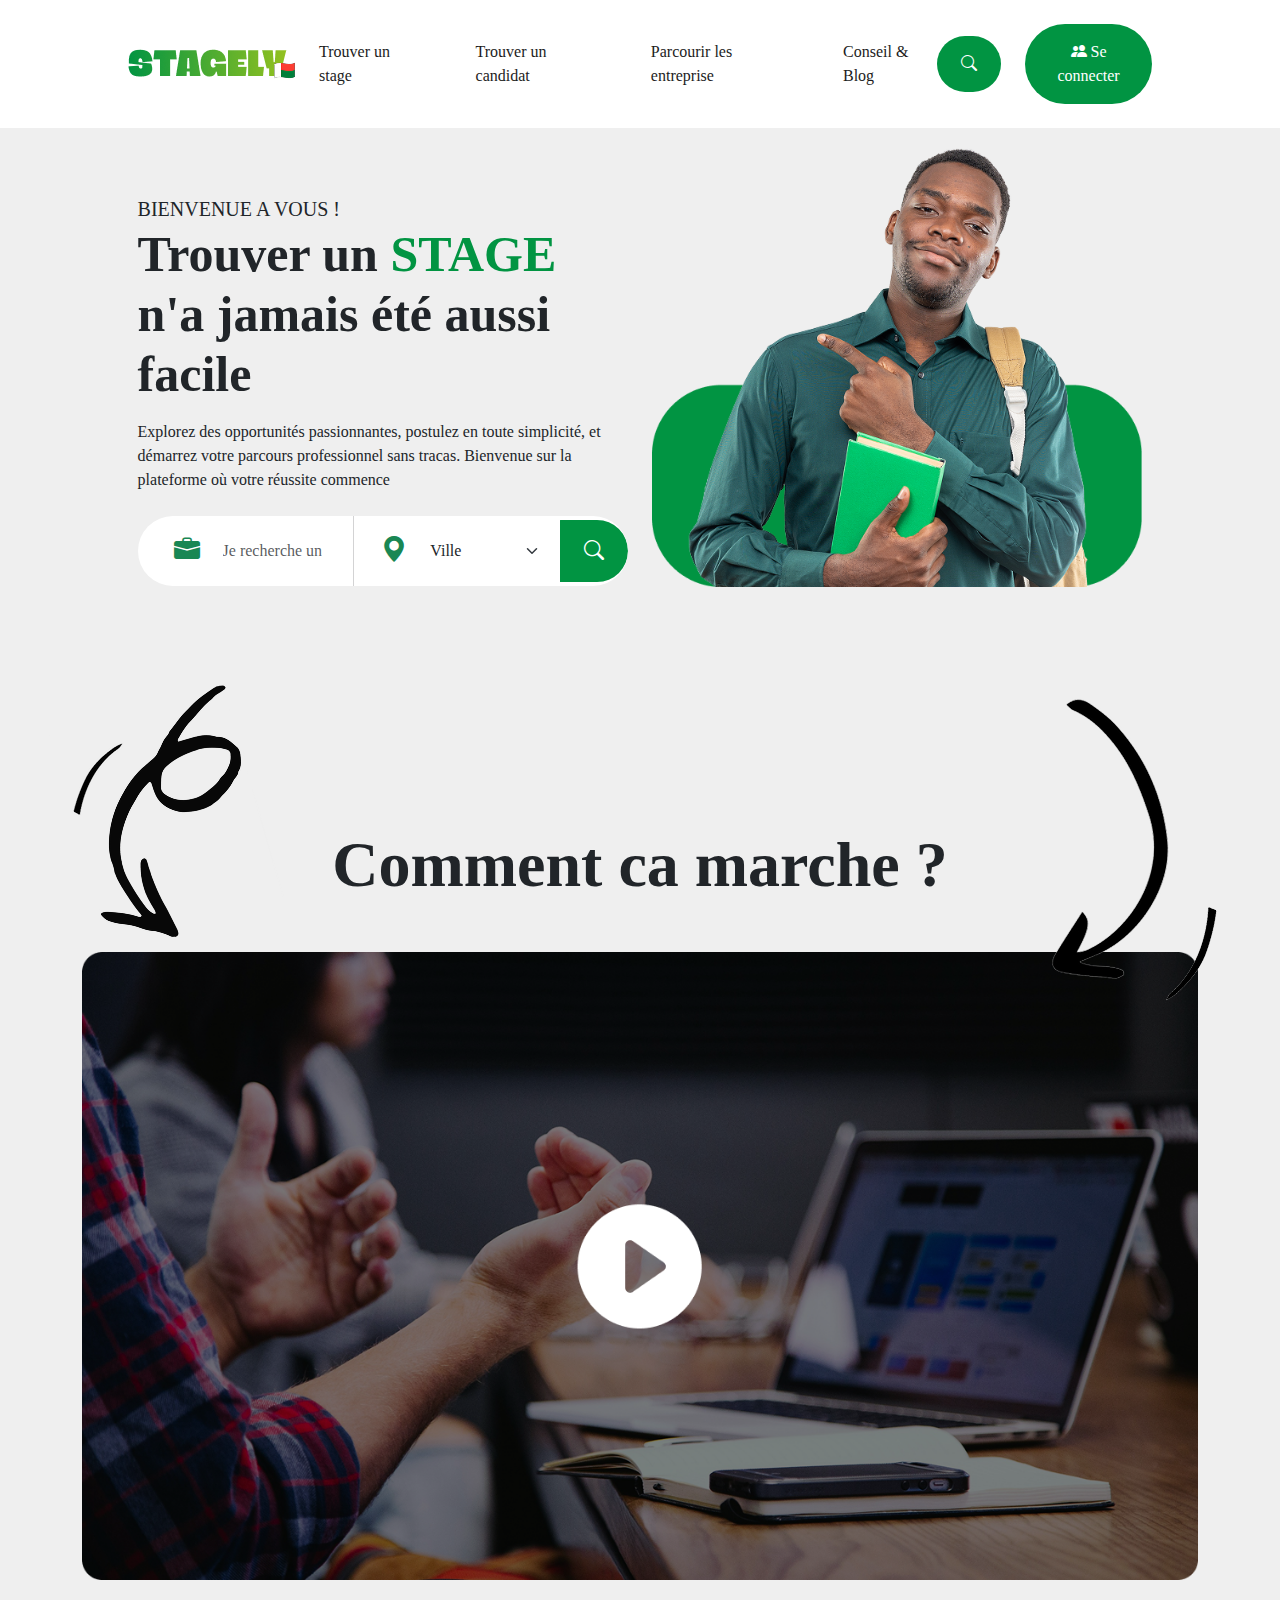
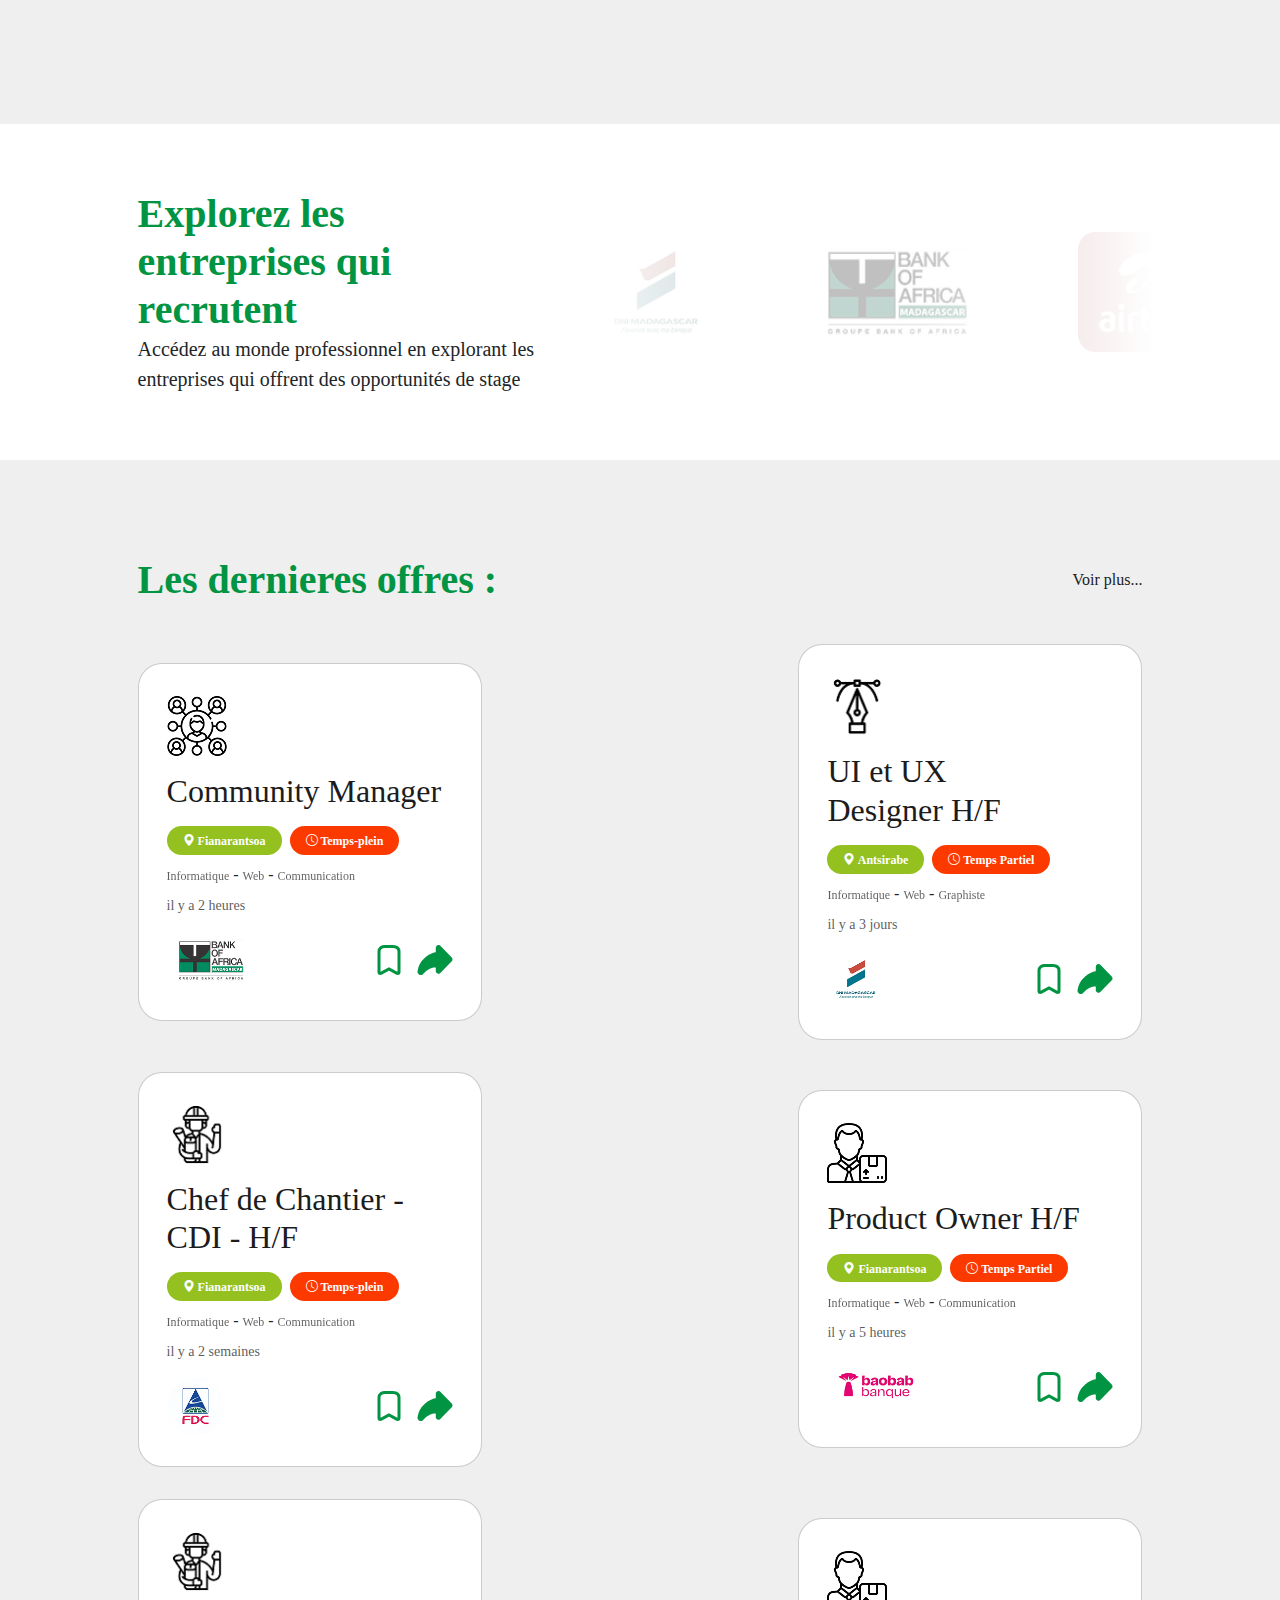
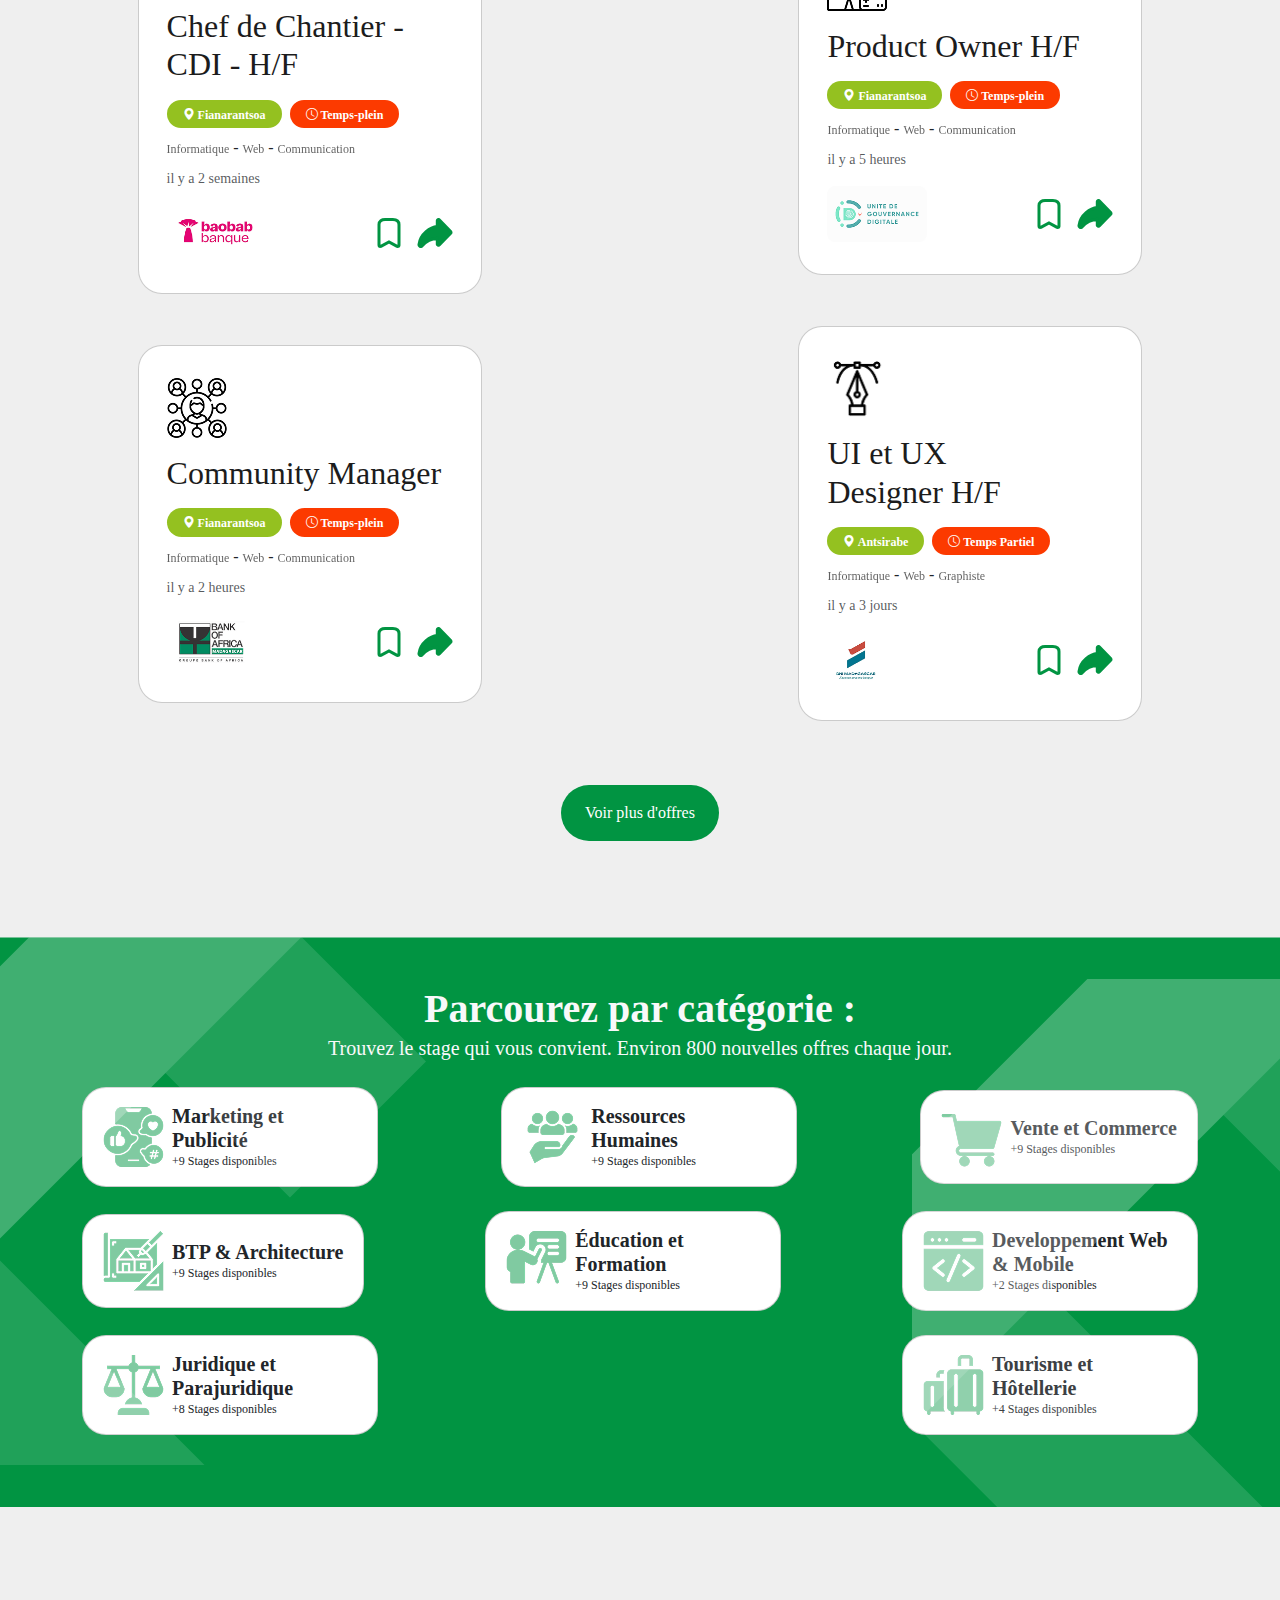
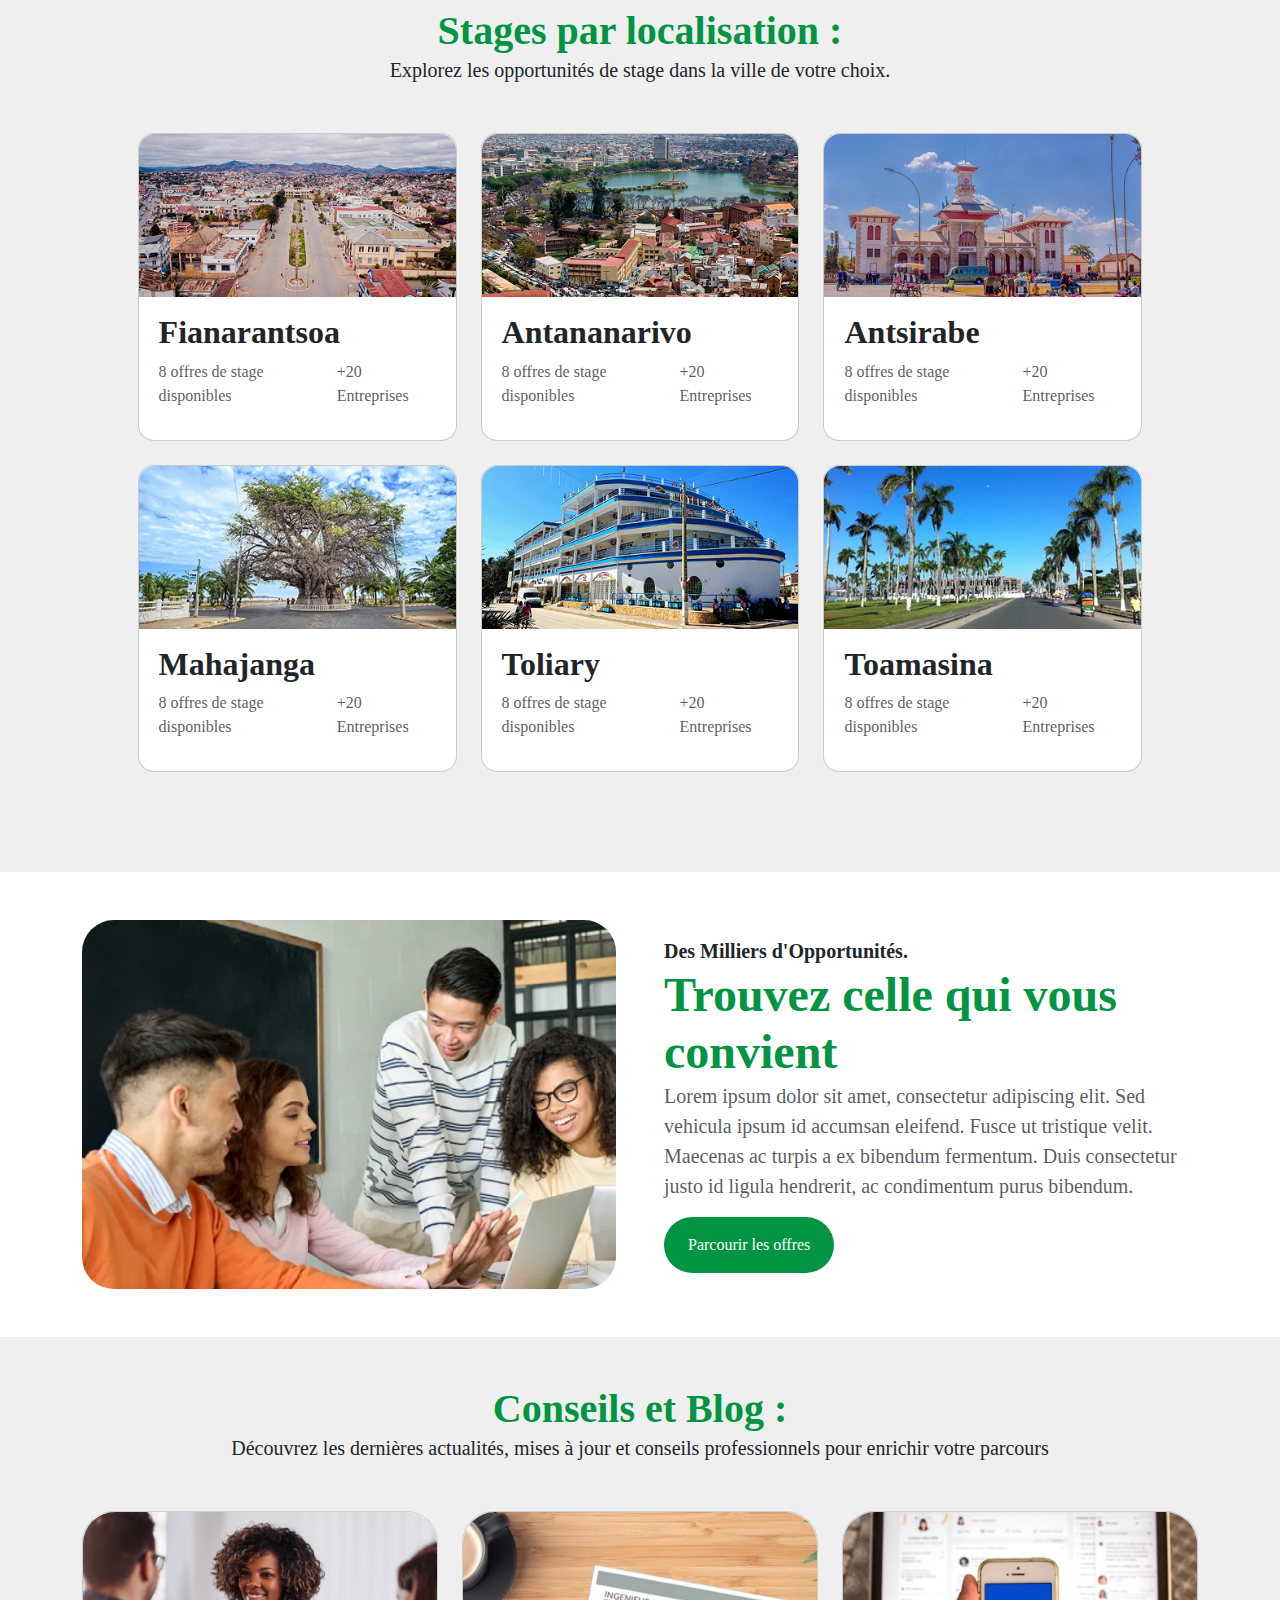
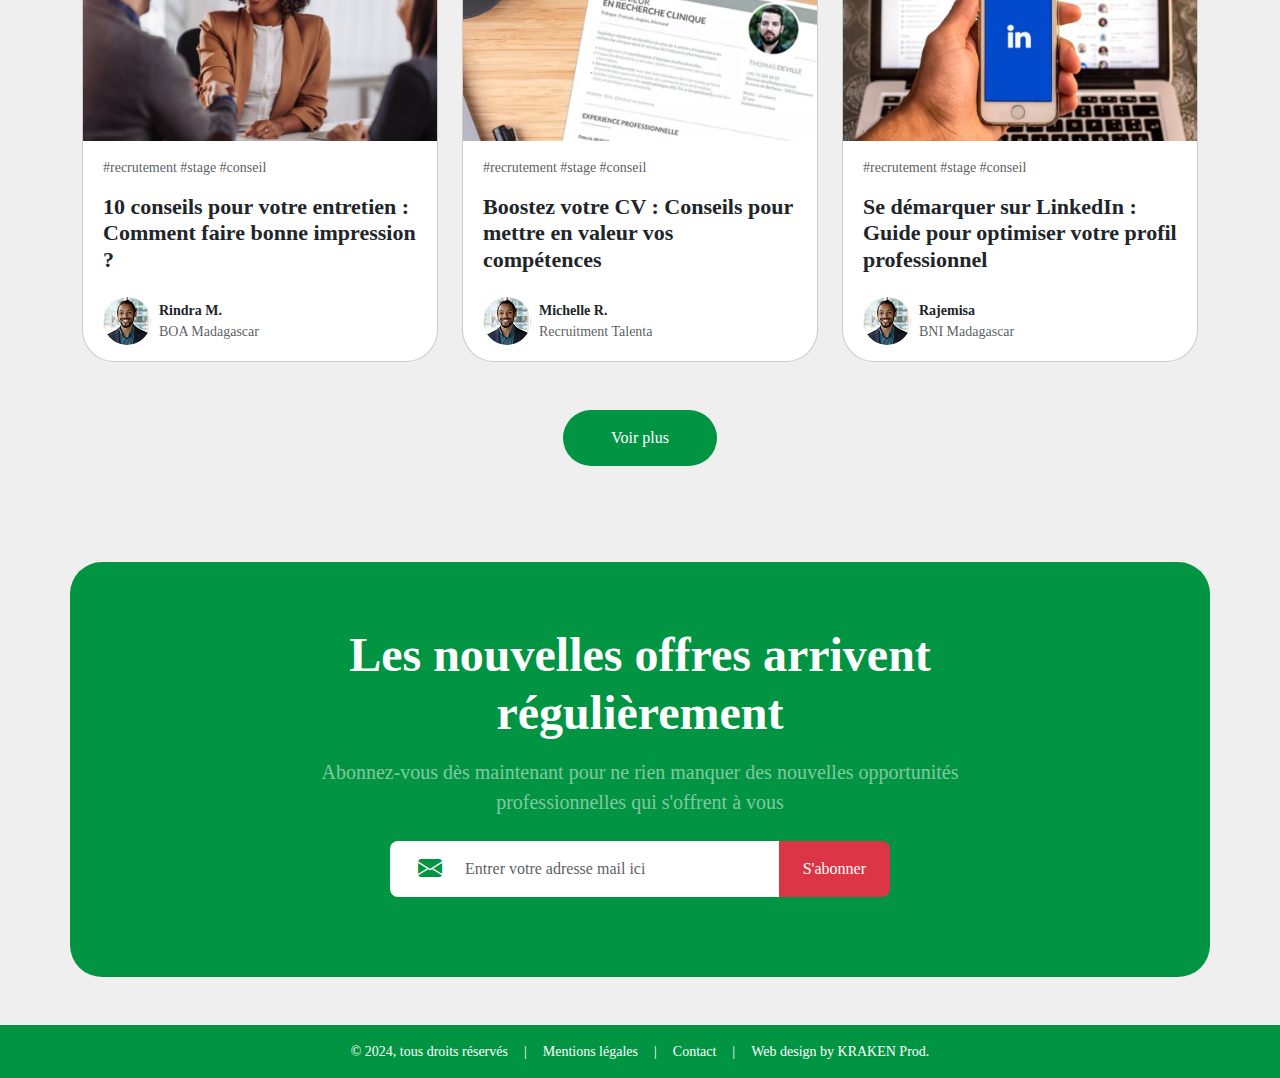
==== commit a3e2814b: "add profile card and page for both student and company" ====
--- a/index.html
+++ b/index.html
@@ -18,7 +18,7 @@
 
             <!-- Logo -->
 
-            <a class="navbar-brand" href="#">
+            <a class="navbar-brand" href="index.html">
                 <img src="assets/stagelylogo.png" height="32px" width="auto">
             </a>
 
@@ -37,19 +37,19 @@
                 <div class="offcanvas-body">
                     <ul class="navbar-nav justify-content-center flex-grow-1 gap-5">
                         <li class="nav-item">
-                            <a class="nav-link active" aria-current="page" href="#" style="position: relative;">
+                            <a class="nav-link" aria-current="page" href="searching.html" style="position: relative;">
                                 Trouver un stage
                                 <span class="border-hover"></span>
                             </a>
                         </li>
                         <li class="nav-item">
-                            <a class="nav-link" aria-current="page" href="#" style="position: relative;">
+                            <a class="nav-link" aria-current="page" href="searchprofile.html" style="position: relative;">
                                 Trouver un candidat
                                 <span class="border-hover"></span>
                             </a>
                         </li>
                         <li class="nav-item">
-                            <a class="nav-link" aria-current="page" href="#" style="position: relative;">
+                            <a class="nav-link" aria-current="page" href="searchese.html" style="position: relative;">
                                 Parcourir les entreprise
                                 <span class="border-hover"></span>
                             </a>
@@ -66,6 +66,7 @@
             </div>
             
             <div class="navbar-nav justify-content-center align-items-center d-none d-lg-flex">
+                <a href="searching.html"><i type="button" class="bi bi-search btn btn-primary me-4 px-4 py-3 rounded-pill"></i></a>
                 <button type="button" class="btn btn-primary btn-lg rounded-pill px-4 py-3 fs-6"><i class="bi bi-people-fill"></i> Se connecter</button>
             </div>
         </div>
@@ -211,7 +212,7 @@
                                 <div class="mb-3">
                                     <img src="assets/communitymanagerico.png" alt="Icone Community Manager" class="img-fluid" style="width: 60px;">
                                 </div>
-                                <h5 class="card-title mb-3">Community Manager</h5>
+                                <h5 class="card-title mb-3"><a href="offre.html">Community Manager</a></h5>
                                 <div class="d-flex justify-content-start gap-2 mb-2">
                                     <span class="badge rounded-pill px-3 locationbadge">
                                         <i class="bi bi-geo-alt-fill"></i> Fianarantsoa
@@ -244,7 +245,7 @@
                                 <div class="mb-3">
                                     <img src="assets/uxui.png" alt="Icone UI & UX Designer" class="img-fluid" style="width: 60px;">
                                 </div>
-                                <h5 class="card-title mb-3">UI et UX <br> Designer H/F</h5>
+                                <h5 class="card-title mb-3"><a href="offre.html">UI et UX <br> Designer H/F</a></h5>
                                 <div class="d-flex justify-content-start gap-2 mb-2">
                                     <span class="badge rounded-pill px-3 locationbadge">
                                         <i class="bi bi-geo-alt-fill"></i> Antsirabe
@@ -277,7 +278,7 @@
                                 <div class="mb-3">
                                     <img src="assets/chefdechantier.png" alt="Icone Chef de Chantier" class="img-fluid" style="width: 60px;">
                                 </div>
-                                <h5 class="card-title mb-3">Chef de Chantier - CDI - H/F</h5>
+                                <h5 class="card-title mb-3"><a href="offre.html">Chef de Chantier - CDI - H/F</a></h5>
                                 <div class="d-flex justify-content-start gap-2 mb-2">
                                     <span class="badge rounded-pill px-3 locationbadge">
                                         <i class="bi bi-geo-alt-fill"></i> Fianarantsoa
@@ -310,7 +311,7 @@
                                 <div class="mb-3">
                                     <img src="assets/product.png" alt="Icone Product Owner" class="img-fluid" style="width: 60px;">
                                 </div>
-                                <h5 class="card-title mb-3">Product Owner H/F</h5>
+                                <h5 class="card-title mb-3"><a href="offre.html">Product Owner H/F</a></h5>
                                 <div class="d-flex justify-content-start gap-2 mb-2">
                                     <span class="badge rounded-pill px-3 locationbadge">
                                         <i class="bi bi-geo-alt-fill"></i> Fianarantsoa
@@ -343,7 +344,7 @@
                                 <div class="mb-3">
                                     <img src="assets/chefdechantier.png" alt="Icone Chef de Chantier" class="img-fluid" style="width: 60px;">
                                 </div>
-                                <h5 class="card-title mb-3">Chef de Chantier - CDI - H/F</h5>
+                                <h5 class="card-title mb-3"><a href="offre.html">Chef de Chantier - CDI - H/F</a></h5>
                                 <div class="d-flex justify-content-start gap-2 mb-2">
                                     <span class="badge rounded-pill px-3 locationbadge">
                                         <i class="bi bi-geo-alt-fill"></i> Fianarantsoa
@@ -376,7 +377,7 @@
                                 <div class="mb-3">
                                     <img src="assets/product.png" alt="Icone Product Owner" class="img-fluid" style="width: 60px;">
                                 </div>
-                                <h5 class="card-title mb-3">Product Owner H/F</h5>
+                                <h5 class="card-title mb-3"><a href="offre.html">Product Owner H/F</a></h5>
                                 <div class="d-flex justify-content-start gap-2 mb-2">
                                     <span class="badge rounded-pill px-3 locationbadge">
                                         <i class="bi bi-geo-alt-fill"></i> Fianarantsoa
@@ -409,7 +410,7 @@
                                 <div class="mb-3">
                                     <img src="assets/communitymanagerico.png" alt="Icone Community Manager" class="img-fluid" style="width: 60px;">
                                 </div>
-                                <h5 class="card-title mb-3">Community Manager</h5>
+                                <h5 class="card-title mb-3"><a href="offre.html">Community Manager</a></h5>
                                 <div class="d-flex justify-content-start gap-2 mb-2">
                                     <span class="badge rounded-pill px-3 locationbadge">
                                         <i class="bi bi-geo-alt-fill"></i> Fianarantsoa
@@ -442,7 +443,7 @@
                                 <div class="mb-3">
                                     <img src="assets/uxui.png" alt="Icone UI & UX Designer" class="img-fluid" style="width: 60px;">
                                 </div>
-                                <h5 class="card-title mb-3">UI et UX <br> Designer H/F</h5>
+                                <h5 class="card-title mb-3"><a href="offre.html">UI et UX <br> Designer H/F</a></h5>
                                 <div class="d-flex justify-content-start gap-2 mb-2">
                                     <span class="badge rounded-pill px-3 locationbadge">
                                         <i class="bi bi-geo-alt-fill"></i> Antsirabe
--- a/style.css
+++ b/style.css
@@ -4,7 +4,6 @@
     box-sizing: border-box;
     font-family: Poppins;
 }
-
 
 :root {
     --main-color: #019442;
@@ -229,6 +228,136 @@
     padding: 16px 20px;
   }
 
-  .display-5{
+  .display-5, .display-4{
     color: var(--main-color);
   }
+
+
+  .badgecategorie:hover{
+    background-color: var(--main-color) !important;
+    color: white !important;
+  }
+
+  a{
+    text-decoration: none !important;
+    color: #1c1c1c !important;
+  }
+
+
+  /* Student Candidat */
+  .profile-card {
+    border-radius: 15px;
+    overflow: hidden;
+    background-color: #fff;
+    margin-bottom: 20px;
+}
+
+.profile-header {
+    padding: 20px;
+    display: flex;
+    flex-direction: column;
+    align-items: center;
+}
+
+.profile-avatar {
+    width: 100px;
+    height: 100px;
+    border-radius: 50%;
+    object-fit: cover;
+}
+
+.profile-name {
+    font-size: 1.5rem;
+    font-weight: 600;
+}
+
+.profile-title {
+    color: #6c757d;
+}
+
+.rating {
+    color: #ffc107;
+}
+
+.rating-count {
+    color: #6c757d;
+    font-size: 0.9rem;
+}
+
+.university {
+    display: flex;
+    align-items: center;
+    color: #28a745;
+    margin-bottom: 15px;
+}
+
+.university i {
+    margin-right: 8px;
+}
+
+.profile-body {
+    padding: 0 20px 15px;
+}
+
+.profile-description {
+    color: #6c757d;
+    margin-bottom: 15px;
+}
+
+.profile-tags {
+    display: flex;
+    flex-wrap: wrap;
+    margin-bottom: 15px;
+}
+
+.tag {
+    background-color: #f8f9fa;
+    padding: 5px 10px;
+    border-radius: 20px;
+    font-size: 0.8rem;
+}
+
+.profile-footer {
+    border-top: 1px solid #dee2e6;
+    padding: 15px 20px;
+    display: flex;
+    justify-content: space-between;
+    align-items: center;
+}
+
+.location {
+    display: flex;
+    align-items: center;
+    color: #6c757d;
+    font-size: 0.9rem;
+}
+
+.location i {
+    margin-right: 8px;
+    color: #6c757d;
+}
+
+.actions {
+    display: flex;
+}
+
+.action-btn {
+    width: 40px;
+    height: 40px;
+    border-radius: 50%;
+    display: flex;
+    align-items: center;
+    justify-content: center;
+    margin-left: 10px;
+    cursor: pointer;
+}
+
+.bookmark {
+    color: #28a745;
+    border: 2px solid #28a745;
+}
+
+.share {
+    color: white;
+    background-color: #28a745;
+}